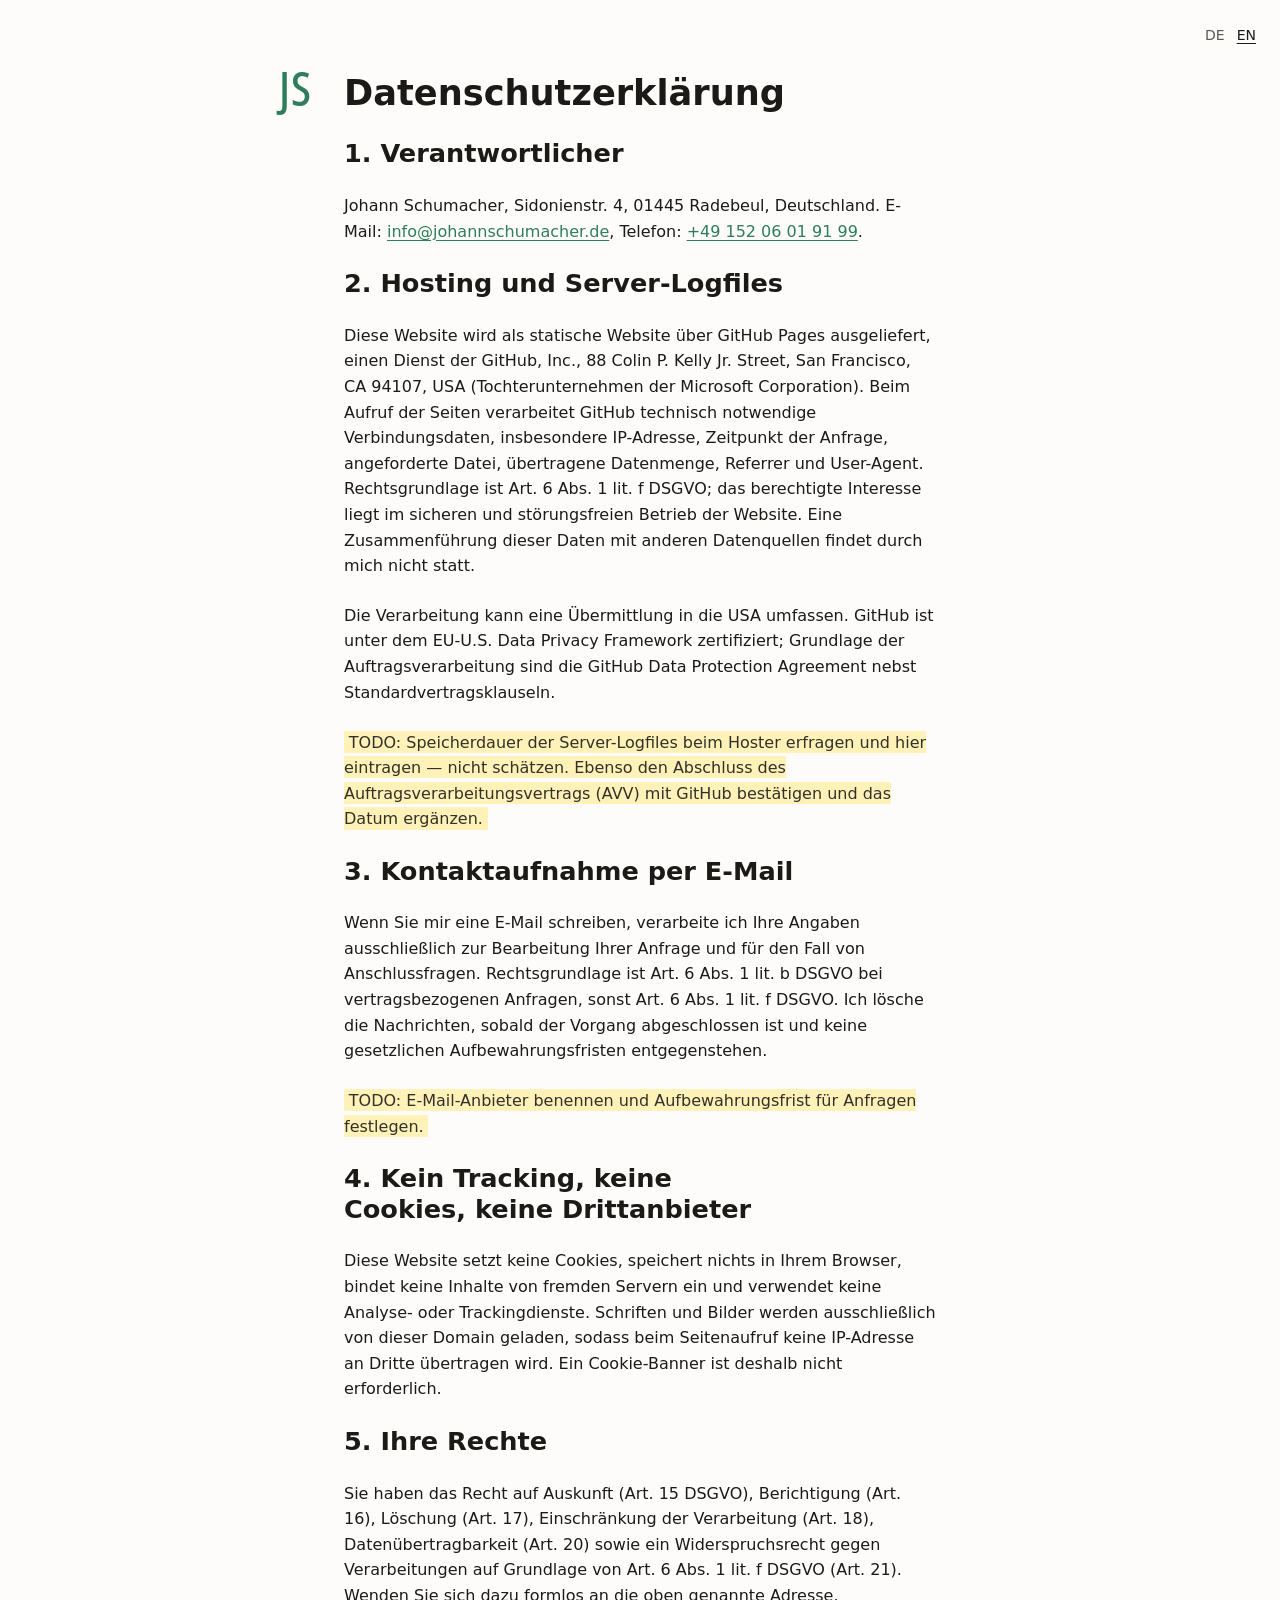
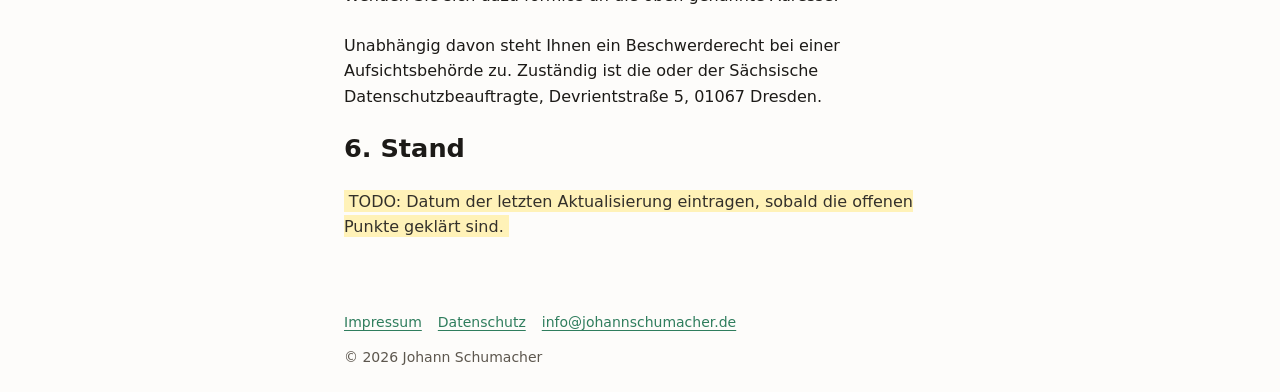
==== datenschutz/index.html @ 2c01b398 "Publish build from c7c50f4dec134aef6168270c4ef4e1b30b63b162" ====
<!DOCTYPE html><html lang="de"><head><meta charset="utf-8"><meta name="viewport" content="width=device-width, initial-scale=1"><title>Datenschutzerklärung — Johann Schumacher</title><meta name="description" content="Informationen zur Verarbeitung personenbezogener Daten nach Art. 13 DSGVO."><link rel="canonical" href="https://www.johannschumacher.de/datenschutz/"><link rel="alternate" hreflang="de" href="https://www.johannschumacher.de/datenschutz/"><link rel="alternate" hreflang="en" href="https://www.johannschumacher.de/en/privacy/"><link rel="alternate" hreflang="x-default" href="https://www.johannschumacher.de/datenschutz/"><meta property="og:type" content="website"><meta property="og:title" content="Datenschutzerklärung — Johann Schumacher"><meta property="og:description" content="Informationen zur Verarbeitung personenbezogener Daten nach Art. 13 DSGVO."><meta property="og:url" content="https://www.johannschumacher.de/datenschutz/"><meta property="og:locale" content="de_DE"><meta property="og:site_name" content="Johann Schumacher"><meta name="theme-color" content="#fdfcfa"><link rel="icon" href="/favicon.ico" sizes="32x32"><link rel="icon" href="/img/icon.png" type="image/png"><link rel="sitemap" href="/sitemap-index.xml"><link rel="preload" href="/fonts/josefin-sans-latin-var.woff2" as="font" type="font/woff2" crossorigin><link rel="preload" href="/fonts/open-sans-condensed-500-js.woff2" as="font" type="font/woff2" crossorigin><style>@font-face{font-family:Josefin Sans;src:url(/fonts/josefin-sans-latin-var.woff2)format("woff2-variations");font-weight:100 700;font-style:normal;font-display:swap}@font-face{font-family:Open Sans Condensed;src:url(/fonts/open-sans-condensed-500-js.woff2)format("woff2");font-weight:500;font-style:normal;font-display:swap}:root{color-scheme:light;--bg:#fdfcfa;--bg-subtle:#f2efe9;--fg:#1c1a17;--fg-muted:#5d574e;--accent:#2f7d5d;--accent-contrast:#fff;--rule:#ddd7cc;--mark-bg:#fff2b8;--mark-fg:#33302a;--rsd:#a8261c;--rsd-subtle:#f7e6e3;--shadow:#1c1a1759;--logo-size:3rem;--font-logo:"Open Sans Condensed", "Arial Narrow", sans-serif;--font-sans:"Josefin Sans", var(--font-system);--font-system:system-ui, -apple-system, "Segoe UI", Roboto, "Helvetica Neue", Arial, sans-serif;--measure:62ch;--step--1:.875rem;--step-0:1rem;--step-1:1.25rem;--step-2:1.6rem;--step-3:2.2rem;--space:1.5rem;--page-max:40rem}*,:before,:after{box-sizing:border-box}body{background:var(--bg);color:var(--fg);font-family:var(--font-sans);font-size:var(--step-0);flex-direction:column;min-height:100vh;margin:0;line-height:1.6;display:flex}h1,h2,h3{text-wrap:balance;margin:0;line-height:1.2}h1{font-size:var(--step-3)}h2{font-size:var(--step-2)}h3{font-size:var(--step-1)}p{margin:0}a{color:var(--accent);text-underline-offset:.2em}a:hover{text-decoration:none}:focus-visible{outline:2px solid var(--accent);outline-offset:3px}mark{background:var(--mark-bg);color:var(--mark-fg);padding:.1em .3em}.prose{max-width:var(--measure)}.wrap{width:100%;max-width:var(--page-max);padding-inline:var(--space);margin-inline:auto}.skip-link{inset-inline-start:-100vw;z-index:10;background:var(--accent);color:var(--accent-contrast);padding:.6rem 1rem;text-decoration:none;position:absolute;top:0}.skip-link:focus{inset-inline-start:0}.site-header{top:0;padding:var(--space);font-size:var(--step--1);position:absolute;inset-inline-end:0}nav ul{flex-wrap:wrap;gap:1rem;margin:0;padding:0;list-style:none;display:flex}main{padding-block:calc(var(--space) * 3) calc(var(--space) * 2);gap:calc(var(--space) * 2);flex-direction:column;flex:1;display:flex}main>*{width:100%}.stack{gap:var(--space);flex-direction:column;display:flex}.lead{font-size:var(--step-1)}.main--centered{justify-content:center}.logo{font-family:var(--font-logo);font-weight:500;font-size:var(--logo-size);letter-spacing:.02em;color:var(--accent);align-self:flex-start;line-height:1;text-decoration:none}@media (width>=60rem){main .wrap{position:relative}.logo{top:calc(var(--step-3) * .499 - var(--logo-size) * .531);position:absolute;inset-inline-end:calc(100% - var(--space) + 2rem)}}.detail-list{gap:.35rem var(--space);margin:0;display:grid}.detail-list dt{margin-top:.75rem;font-weight:600}.detail-list dt:first-child{margin-top:0}.detail-list dd{margin:0}@media (width>=40rem){.detail-list{grid-template-columns:minmax(12rem,auto) 1fr}.detail-list dt{margin-top:0}}.site-footer{padding-block:var(--space);color:var(--fg-muted);font-size:var(--step--1)}.site-footer .wrap{gap:.75rem var(--space);flex-wrap:wrap;justify-content:space-between;align-items:center;display:flex}.lang-switcher ul{gap:.75rem}.lang-switcher a{color:var(--fg)}.lang-switcher [aria-current=true]{color:var(--fg-muted)}@media (prefers-reduced-motion:reduce){*,:before,:after{transition-duration:.01ms!important;animation-duration:.01ms!important}}
</style></head><body><a class="skip-link" href="#main">Zum Inhalt springen</a><header class="site-header"><nav class="lang-switcher" aria-label="Sprache / Language"><ul><li><span aria-current="true" lang="de" title="Deutsch">DE</span></li><li><a href="/en/privacy/" lang="en" hreflang="en" title="English">EN</a></li></ul></nav></header><main id="main"><div class="wrap stack"><a class="logo" href="/" aria-label="Start">JS</a><h1>Datenschutzerklärung</h1><section class="prose stack"><h2>1. Verantwortlicher</h2><p>Johann Schumacher, Sidonienstr. 4, 01445 Radebeul, Deutschland. E-Mail: <a href="mailto:info@johannschumacher.de">info@johannschumacher.de</a>, Telefon: <a href="tel:+4915206019199">+49 152 06 01 91 99</a>.</p><h2>2. Hosting und Server-Logfiles</h2><p>Diese Website wird als statische Website über GitHub Pages ausgeliefert, einen Dienst der GitHub, Inc., 88 Colin P. Kelly Jr. Street, San Francisco, CA 94107, USA (Tochterunternehmen der Microsoft Corporation). Beim Aufruf der Seiten verarbeitet GitHub technisch notwendige Verbindungsdaten, insbesondere IP-Adresse, Zeitpunkt der Anfrage, angeforderte Datei, übertragene Datenmenge, Referrer und User-Agent. Rechtsgrundlage ist Art. 6 Abs. 1 lit. f DSGVO; das berechtigte Interesse liegt im sicheren und störungsfreien Betrieb der Website. Eine Zusammenführung dieser Daten mit anderen Datenquellen findet durch mich nicht statt.</p><p>Die Verarbeitung kann eine Übermittlung in die USA umfassen. GitHub ist unter dem EU-U.S. Data Privacy Framework zertifiziert; Grundlage der Auftragsverarbeitung sind die GitHub Data Protection Agreement nebst Standardvertragsklauseln.</p><p><mark>TODO: Speicherdauer der Server-Logfiles beim Hoster erfragen und hier eintragen — nicht schätzen. Ebenso den Abschluss des Auftragsverarbeitungsvertrags (AVV) mit GitHub bestätigen und das Datum ergänzen.</mark></p><h2>3. Kontaktaufnahme per E-Mail</h2><p>Wenn Sie mir eine E-Mail schreiben, verarbeite ich Ihre Angaben ausschließlich zur Bearbeitung Ihrer Anfrage und für den Fall von Anschlussfragen. Rechtsgrundlage ist Art. 6 Abs. 1 lit. b DSGVO bei vertragsbezogenen Anfragen, sonst Art. 6 Abs. 1 lit. f DSGVO. Ich lösche die Nachrichten, sobald der Vorgang abgeschlossen ist und keine gesetzlichen Aufbewahrungsfristen entgegenstehen.</p><p><mark>TODO: E-Mail-Anbieter benennen und Aufbewahrungsfrist für Anfragen festlegen.</mark></p><h2>4. Kein Tracking, keine Cookies, keine Drittanbieter</h2><p>Diese Website setzt keine Cookies, speichert nichts in Ihrem Browser, bindet keine Inhalte von fremden Servern ein und verwendet keine Analyse- oder Trackingdienste. Schriften und Bilder werden ausschließlich von dieser Domain geladen, sodass beim Seitenaufruf keine IP-Adresse an Dritte übertragen wird. Ein Cookie-Banner ist deshalb nicht erforderlich.</p><h2>5. Ihre Rechte</h2><p>Sie haben das Recht auf Auskunft (Art. 15 DSGVO), Berichtigung (Art. 16), Löschung (Art. 17), Einschränkung der Verarbeitung (Art. 18), Datenübertragbarkeit (Art. 20) sowie ein Widerspruchsrecht gegen Verarbeitungen auf Grundlage von Art. 6 Abs. 1 lit. f DSGVO (Art. 21). Wenden Sie sich dazu formlos an die oben genannte Adresse.</p><p>Unabhängig davon steht Ihnen ein Beschwerderecht bei einer Aufsichtsbehörde zu. Zuständig ist die oder der Sächsische Datenschutzbeauftragte, Devrientstraße 5, 01067 Dresden.</p><h2>6. Stand</h2><p><mark>TODO: Datum der letzten Aktualisierung eintragen, sobald die offenen Punkte geklärt sind.</mark></p></section></div></main><footer class="site-footer"><div class="wrap"><nav aria-label="Fußzeile"><ul><li><a href="/impressum/">Impressum</a></li><li><a href="/datenschutz/">Datenschutz</a></li><li><a href="mailto:info@johannschumacher.de">info@johannschumacher.de</a></li></ul></nav><p>© 2026 Johann Schumacher</p></div></footer></body></html>
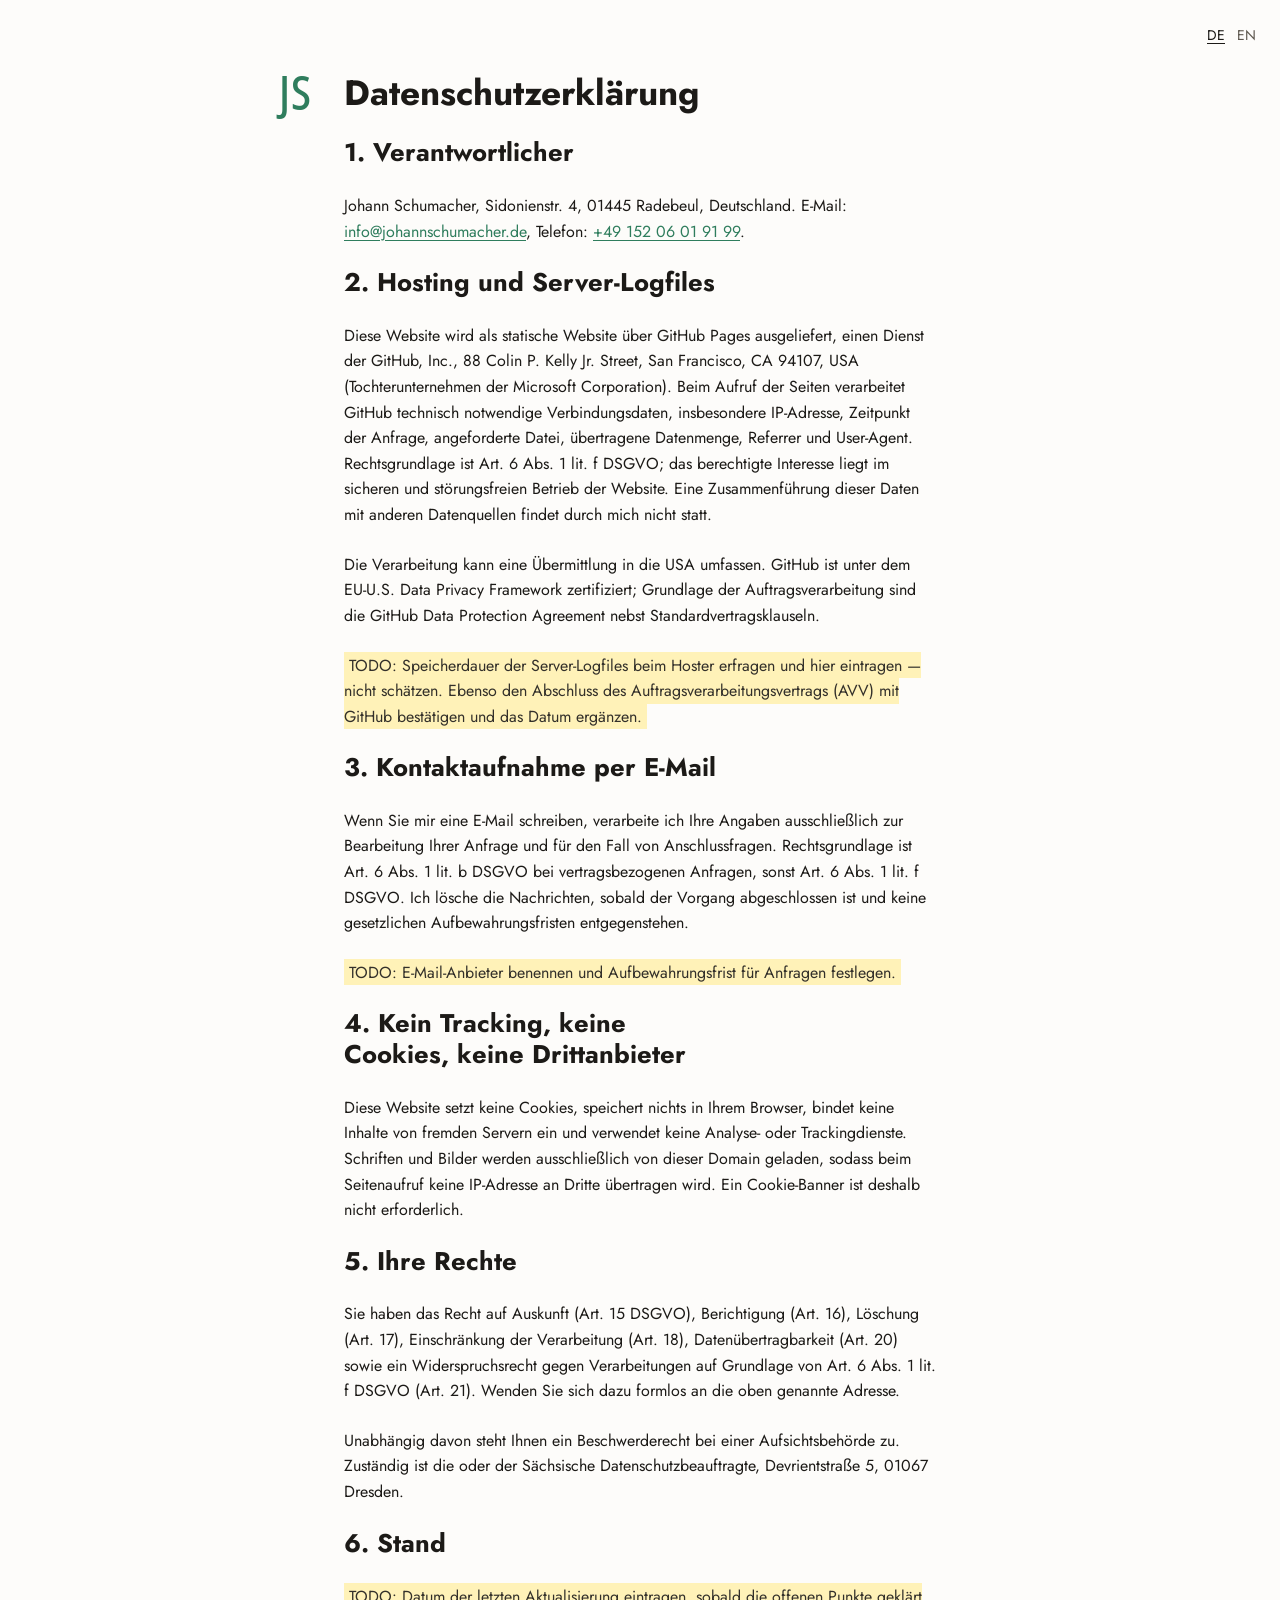
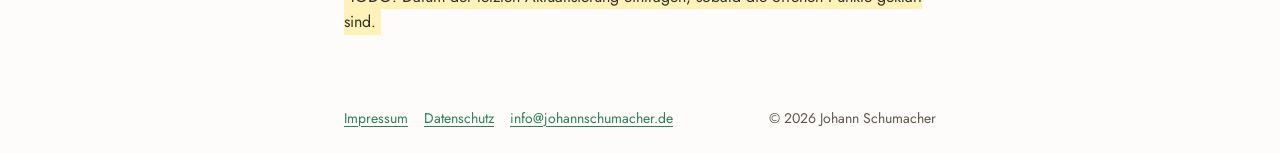
==== commit 0bdb05f5: "Publish build from 850538d6d1e17c95e70a28b42e2efdf4ee5ec304" ====
--- a/datenschutz/index.html
+++ b/datenschutz/index.html
@@ -1,2 +1,2 @@
-<!DOCTYPE html><html lang="de"><head><meta charset="utf-8"><meta name="viewport" content="width=device-width, initial-scale=1"><title>Datenschutzerklärung — Johann Schumacher</title><meta name="description" content="Informationen zur Verarbeitung personenbezogener Daten nach Art. 13 DSGVO."><link rel="canonical" href="https://www.johannschumacher.de/datenschutz/"><link rel="alternate" hreflang="de" href="https://www.johannschumacher.de/datenschutz/"><link rel="alternate" hreflang="en" href="https://www.johannschumacher.de/en/privacy/"><link rel="alternate" hreflang="x-default" href="https://www.johannschumacher.de/datenschutz/"><meta property="og:type" content="website"><meta property="og:title" content="Datenschutzerklärung — Johann Schumacher"><meta property="og:description" content="Informationen zur Verarbeitung personenbezogener Daten nach Art. 13 DSGVO."><meta property="og:url" content="https://www.johannschumacher.de/datenschutz/"><meta property="og:locale" content="de_DE"><meta property="og:site_name" content="Johann Schumacher"><meta name="theme-color" content="#fdfcfa"><link rel="icon" href="/favicon.ico" sizes="32x32"><link rel="icon" href="/img/icon.png" type="image/png"><link rel="sitemap" href="/sitemap-index.xml"><link rel="preload" href="/fonts/josefin-sans-latin-var.woff2" as="font" type="font/woff2" crossorigin><link rel="preload" href="/fonts/open-sans-condensed-500-js.woff2" as="font" type="font/woff2" crossorigin><style>@font-face{font-family:Josefin Sans;src:url(/fonts/josefin-sans-latin-var.woff2)format("woff2-variations");font-weight:100 700;font-style:normal;font-display:swap}@font-face{font-family:Open Sans Condensed;src:url(/fonts/open-sans-condensed-500-js.woff2)format("woff2");font-weight:500;font-style:normal;font-display:swap}:root{color-scheme:light;--bg:#fdfcfa;--bg-subtle:#f2efe9;--fg:#1c1a17;--fg-muted:#5d574e;--accent:#2f7d5d;--accent-contrast:#fff;--rule:#ddd7cc;--mark-bg:#fff2b8;--mark-fg:#33302a;--rsd:#a8261c;--rsd-subtle:#f7e6e3;--shadow:#1c1a1759;--logo-size:3rem;--font-logo:"Open Sans Condensed", "Arial Narrow", sans-serif;--font-sans:"Josefin Sans", var(--font-system);--font-system:system-ui, -apple-system, "Segoe UI", Roboto, "Helvetica Neue", Arial, sans-serif;--measure:62ch;--step--1:.875rem;--step-0:1rem;--step-1:1.25rem;--step-2:1.6rem;--step-3:2.2rem;--space:1.5rem;--page-max:40rem}*,:before,:after{box-sizing:border-box}body{background:var(--bg);color:var(--fg);font-family:var(--font-sans);font-size:var(--step-0);flex-direction:column;min-height:100vh;margin:0;line-height:1.6;display:flex}h1,h2,h3{text-wrap:balance;margin:0;line-height:1.2}h1{font-size:var(--step-3)}h2{font-size:var(--step-2)}h3{font-size:var(--step-1)}p{margin:0}a{color:var(--accent);text-underline-offset:.2em}a:hover{text-decoration:none}:focus-visible{outline:2px solid var(--accent);outline-offset:3px}mark{background:var(--mark-bg);color:var(--mark-fg);padding:.1em .3em}.prose{max-width:var(--measure)}.wrap{width:100%;max-width:var(--page-max);padding-inline:var(--space);margin-inline:auto}.skip-link{inset-inline-start:-100vw;z-index:10;background:var(--accent);color:var(--accent-contrast);padding:.6rem 1rem;text-decoration:none;position:absolute;top:0}.skip-link:focus{inset-inline-start:0}.site-header{top:0;padding:var(--space);font-size:var(--step--1);position:absolute;inset-inline-end:0}nav ul{flex-wrap:wrap;gap:1rem;margin:0;padding:0;list-style:none;display:flex}main{padding-block:calc(var(--space) * 3) calc(var(--space) * 2);gap:calc(var(--space) * 2);flex-direction:column;flex:1;display:flex}main>*{width:100%}.stack{gap:var(--space);flex-direction:column;display:flex}.lead{font-size:var(--step-1)}.main--centered{justify-content:center}.logo{font-family:var(--font-logo);font-weight:500;font-size:var(--logo-size);letter-spacing:.02em;color:var(--accent);align-self:flex-start;line-height:1;text-decoration:none}@media (width>=60rem){main .wrap{position:relative}.logo{top:calc(var(--step-3) * .499 - var(--logo-size) * .531);position:absolute;inset-inline-end:calc(100% - var(--space) + 2rem)}}.detail-list{gap:.35rem var(--space);margin:0;display:grid}.detail-list dt{margin-top:.75rem;font-weight:600}.detail-list dt:first-child{margin-top:0}.detail-list dd{margin:0}@media (width>=40rem){.detail-list{grid-template-columns:minmax(12rem,auto) 1fr}.detail-list dt{margin-top:0}}.site-footer{padding-block:var(--space);color:var(--fg-muted);font-size:var(--step--1)}.site-footer .wrap{gap:.75rem var(--space);flex-wrap:wrap;justify-content:space-between;align-items:center;display:flex}.lang-switcher ul{gap:.75rem}.lang-switcher a{color:var(--fg)}.lang-switcher [aria-current=true]{color:var(--fg-muted)}@media (prefers-reduced-motion:reduce){*,:before,:after{transition-duration:.01ms!important;animation-duration:.01ms!important}}
+<!DOCTYPE html><html lang="de"><head><meta charset="utf-8"><meta name="viewport" content="width=device-width, initial-scale=1"><title>Datenschutzerklärung — Johann Schumacher</title><meta name="description" content="Informationen zur Verarbeitung personenbezogener Daten nach Art. 13 DSGVO."><link rel="canonical" href="https://www.johannschumacher.de/datenschutz/"><link rel="alternate" hreflang="de" href="https://www.johannschumacher.de/datenschutz/"><link rel="alternate" hreflang="en" href="https://www.johannschumacher.de/en/privacy/"><link rel="alternate" hreflang="x-default" href="https://www.johannschumacher.de/datenschutz/"><meta property="og:type" content="website"><meta property="og:title" content="Datenschutzerklärung — Johann Schumacher"><meta property="og:description" content="Informationen zur Verarbeitung personenbezogener Daten nach Art. 13 DSGVO."><meta property="og:url" content="https://www.johannschumacher.de/datenschutz/"><meta property="og:locale" content="de_DE"><meta property="og:site_name" content="Johann Schumacher"><meta name="theme-color" content="#fdfcfa"><link rel="icon" href="/favicon.ico" sizes="32x32"><link rel="icon" href="/img/icon.png" type="image/png"><link rel="sitemap" href="/sitemap-index.xml"><link rel="preload" href="/fonts/jost-latin-var.woff2" as="font" type="font/woff2" crossorigin><link rel="preload" href="/fonts/open-sans-condensed-500-js.woff2" as="font" type="font/woff2" crossorigin><style>@font-face{font-family:Jost;src:url(/fonts/jost-latin-var.woff2)format("woff2-variations");font-weight:100 900;font-style:normal;font-display:swap}@font-face{font-family:Open Sans Condensed;src:url(/fonts/open-sans-condensed-500-js.woff2)format("woff2");font-weight:500;font-style:normal;font-display:swap}:root{color-scheme:light;--bg:#fdfcfa;--bg-subtle:#f2efe9;--fg:#1c1a17;--fg-muted:#5d574e;--accent:#2f7d5d;--accent-contrast:#fff;--rule:#ddd7cc;--mark-bg:#fff2b8;--mark-fg:#33302a;--rsd:#a8261c;--rsd-subtle:#f7e6e3;--shadow:#1c1a1759;--logo-size:3rem;--font-logo:"Open Sans Condensed", "Arial Narrow", sans-serif;--font-sans:"Jost", var(--font-system);--font-system:system-ui, -apple-system, "Segoe UI", Roboto, "Helvetica Neue", Arial, sans-serif;--measure:62ch;--step--1:.875rem;--step-0:1rem;--step-1:1.25rem;--step-2:1.6rem;--step-3:2.2rem;--space:1.5rem;--page-max:40rem}*,:before,:after{box-sizing:border-box}body{background:var(--bg);color:var(--fg);font-family:var(--font-sans);font-size:var(--step-0);flex-direction:column;min-height:100vh;margin:0;line-height:1.6;display:flex}h1,h2,h3{text-wrap:balance;margin:0;line-height:1.2}h1{font-size:var(--step-3)}h2{font-size:var(--step-2)}h3{font-size:var(--step-1)}p{margin:0}a{color:var(--accent);text-underline-offset:.2em}a:hover{text-decoration:none}:focus-visible{outline:2px solid var(--accent);outline-offset:3px}mark{background:var(--mark-bg);color:var(--mark-fg);padding:.1em .3em}.prose{max-width:var(--measure)}.wrap{width:100%;max-width:var(--page-max);padding-inline:var(--space);margin-inline:auto}.skip-link{inset-inline-start:-100vw;z-index:10;background:var(--accent);color:var(--accent-contrast);padding:.6rem 1rem;text-decoration:none;position:absolute;top:0}.skip-link:focus{inset-inline-start:0}.site-header{top:0;padding:var(--space);font-size:var(--step--1);position:absolute;inset-inline-end:0}nav ul{flex-wrap:wrap;gap:1rem;margin:0;padding:0;list-style:none;display:flex}main{padding-block:calc(var(--space) * 3) calc(var(--space) * 2);gap:calc(var(--space) * 2);flex-direction:column;flex:1;display:flex}main>*{width:100%}.stack{gap:var(--space);flex-direction:column;display:flex}.lead{font-size:var(--step-1)}.main--centered{justify-content:center}.logo{font-family:var(--font-logo);font-weight:500;font-size:var(--logo-size);letter-spacing:.02em;color:var(--accent);align-self:flex-start;line-height:1;text-decoration:none}@media (width>=60rem){main .wrap{position:relative}.logo{top:calc(var(--step-3) * .598 - var(--logo-size) * .531);position:absolute;inset-inline-end:calc(100% - var(--space) + 2rem)}}.detail-list{gap:.35rem var(--space);margin:0;display:grid}.detail-list dt{margin-top:.75rem;font-weight:600}.detail-list dt:first-child{margin-top:0}.detail-list dd{margin:0}@media (width>=40rem){.detail-list{grid-template-columns:minmax(12rem,auto) 1fr}.detail-list dt{margin-top:0}}.site-footer{padding-block:var(--space);color:var(--fg-muted);font-size:var(--step--1)}.site-footer .wrap{gap:.75rem var(--space);flex-wrap:wrap;justify-content:space-between;align-items:center;display:flex}.social-links{margin:0;gap:1rem;margin-inline-start:-.125rem;padding:0;list-style:none;display:flex}.social-links a{color:var(--fg-muted);transition:color .15s;display:block}.social-links a:hover{color:var(--fg)}.social-links svg{width:1.5rem;height:1.5rem;display:block}.lang-switcher ul{gap:.75rem}.lang-switcher a{color:var(--fg-muted);text-decoration:none}.lang-switcher a:hover{color:var(--fg)}.lang-switcher [aria-current=true]{color:var(--fg);text-underline-offset:.2em;text-decoration:underline}@media (prefers-reduced-motion:reduce){*,:before,:after{transition-duration:.01ms!important;animation-duration:.01ms!important}}
 </style></head><body><a class="skip-link" href="#main">Zum Inhalt springen</a><header class="site-header"><nav class="lang-switcher" aria-label="Sprache / Language"><ul><li><span aria-current="true" lang="de" title="Deutsch">DE</span></li><li><a href="/en/privacy/" lang="en" hreflang="en" title="English">EN</a></li></ul></nav></header><main id="main"><div class="wrap stack"><a class="logo" href="/" aria-label="Start">JS</a><h1>Datenschutzerklärung</h1><section class="prose stack"><h2>1. Verantwortlicher</h2><p>Johann Schumacher, Sidonienstr. 4, 01445 Radebeul, Deutschland. E-Mail: <a href="mailto:info@johannschumacher.de">info@johannschumacher.de</a>, Telefon: <a href="tel:+4915206019199">+49 152 06 01 91 99</a>.</p><h2>2. Hosting und Server-Logfiles</h2><p>Diese Website wird als statische Website über GitHub Pages ausgeliefert, einen Dienst der GitHub, Inc., 88 Colin P. Kelly Jr. Street, San Francisco, CA 94107, USA (Tochterunternehmen der Microsoft Corporation). Beim Aufruf der Seiten verarbeitet GitHub technisch notwendige Verbindungsdaten, insbesondere IP-Adresse, Zeitpunkt der Anfrage, angeforderte Datei, übertragene Datenmenge, Referrer und User-Agent. Rechtsgrundlage ist Art. 6 Abs. 1 lit. f DSGVO; das berechtigte Interesse liegt im sicheren und störungsfreien Betrieb der Website. Eine Zusammenführung dieser Daten mit anderen Datenquellen findet durch mich nicht statt.</p><p>Die Verarbeitung kann eine Übermittlung in die USA umfassen. GitHub ist unter dem EU-U.S. Data Privacy Framework zertifiziert; Grundlage der Auftragsverarbeitung sind die GitHub Data Protection Agreement nebst Standardvertragsklauseln.</p><p><mark>TODO: Speicherdauer der Server-Logfiles beim Hoster erfragen und hier eintragen — nicht schätzen. Ebenso den Abschluss des Auftragsverarbeitungsvertrags (AVV) mit GitHub bestätigen und das Datum ergänzen.</mark></p><h2>3. Kontaktaufnahme per E-Mail</h2><p>Wenn Sie mir eine E-Mail schreiben, verarbeite ich Ihre Angaben ausschließlich zur Bearbeitung Ihrer Anfrage und für den Fall von Anschlussfragen. Rechtsgrundlage ist Art. 6 Abs. 1 lit. b DSGVO bei vertragsbezogenen Anfragen, sonst Art. 6 Abs. 1 lit. f DSGVO. Ich lösche die Nachrichten, sobald der Vorgang abgeschlossen ist und keine gesetzlichen Aufbewahrungsfristen entgegenstehen.</p><p><mark>TODO: E-Mail-Anbieter benennen und Aufbewahrungsfrist für Anfragen festlegen.</mark></p><h2>4. Kein Tracking, keine Cookies, keine Drittanbieter</h2><p>Diese Website setzt keine Cookies, speichert nichts in Ihrem Browser, bindet keine Inhalte von fremden Servern ein und verwendet keine Analyse- oder Trackingdienste. Schriften und Bilder werden ausschließlich von dieser Domain geladen, sodass beim Seitenaufruf keine IP-Adresse an Dritte übertragen wird. Ein Cookie-Banner ist deshalb nicht erforderlich.</p><h2>5. Ihre Rechte</h2><p>Sie haben das Recht auf Auskunft (Art. 15 DSGVO), Berichtigung (Art. 16), Löschung (Art. 17), Einschränkung der Verarbeitung (Art. 18), Datenübertragbarkeit (Art. 20) sowie ein Widerspruchsrecht gegen Verarbeitungen auf Grundlage von Art. 6 Abs. 1 lit. f DSGVO (Art. 21). Wenden Sie sich dazu formlos an die oben genannte Adresse.</p><p>Unabhängig davon steht Ihnen ein Beschwerderecht bei einer Aufsichtsbehörde zu. Zuständig ist die oder der Sächsische Datenschutzbeauftragte, Devrientstraße 5, 01067 Dresden.</p><h2>6. Stand</h2><p><mark>TODO: Datum der letzten Aktualisierung eintragen, sobald die offenen Punkte geklärt sind.</mark></p></section></div></main><footer class="site-footer"><div class="wrap"><nav aria-label="Fußzeile"><ul><li><a href="/impressum/">Impressum</a></li><li><a href="/datenschutz/">Datenschutz</a></li><li><a href="mailto:info@johannschumacher.de">info@johannschumacher.de</a></li></ul></nav><p>© 2026 Johann Schumacher</p></div></footer></body></html>
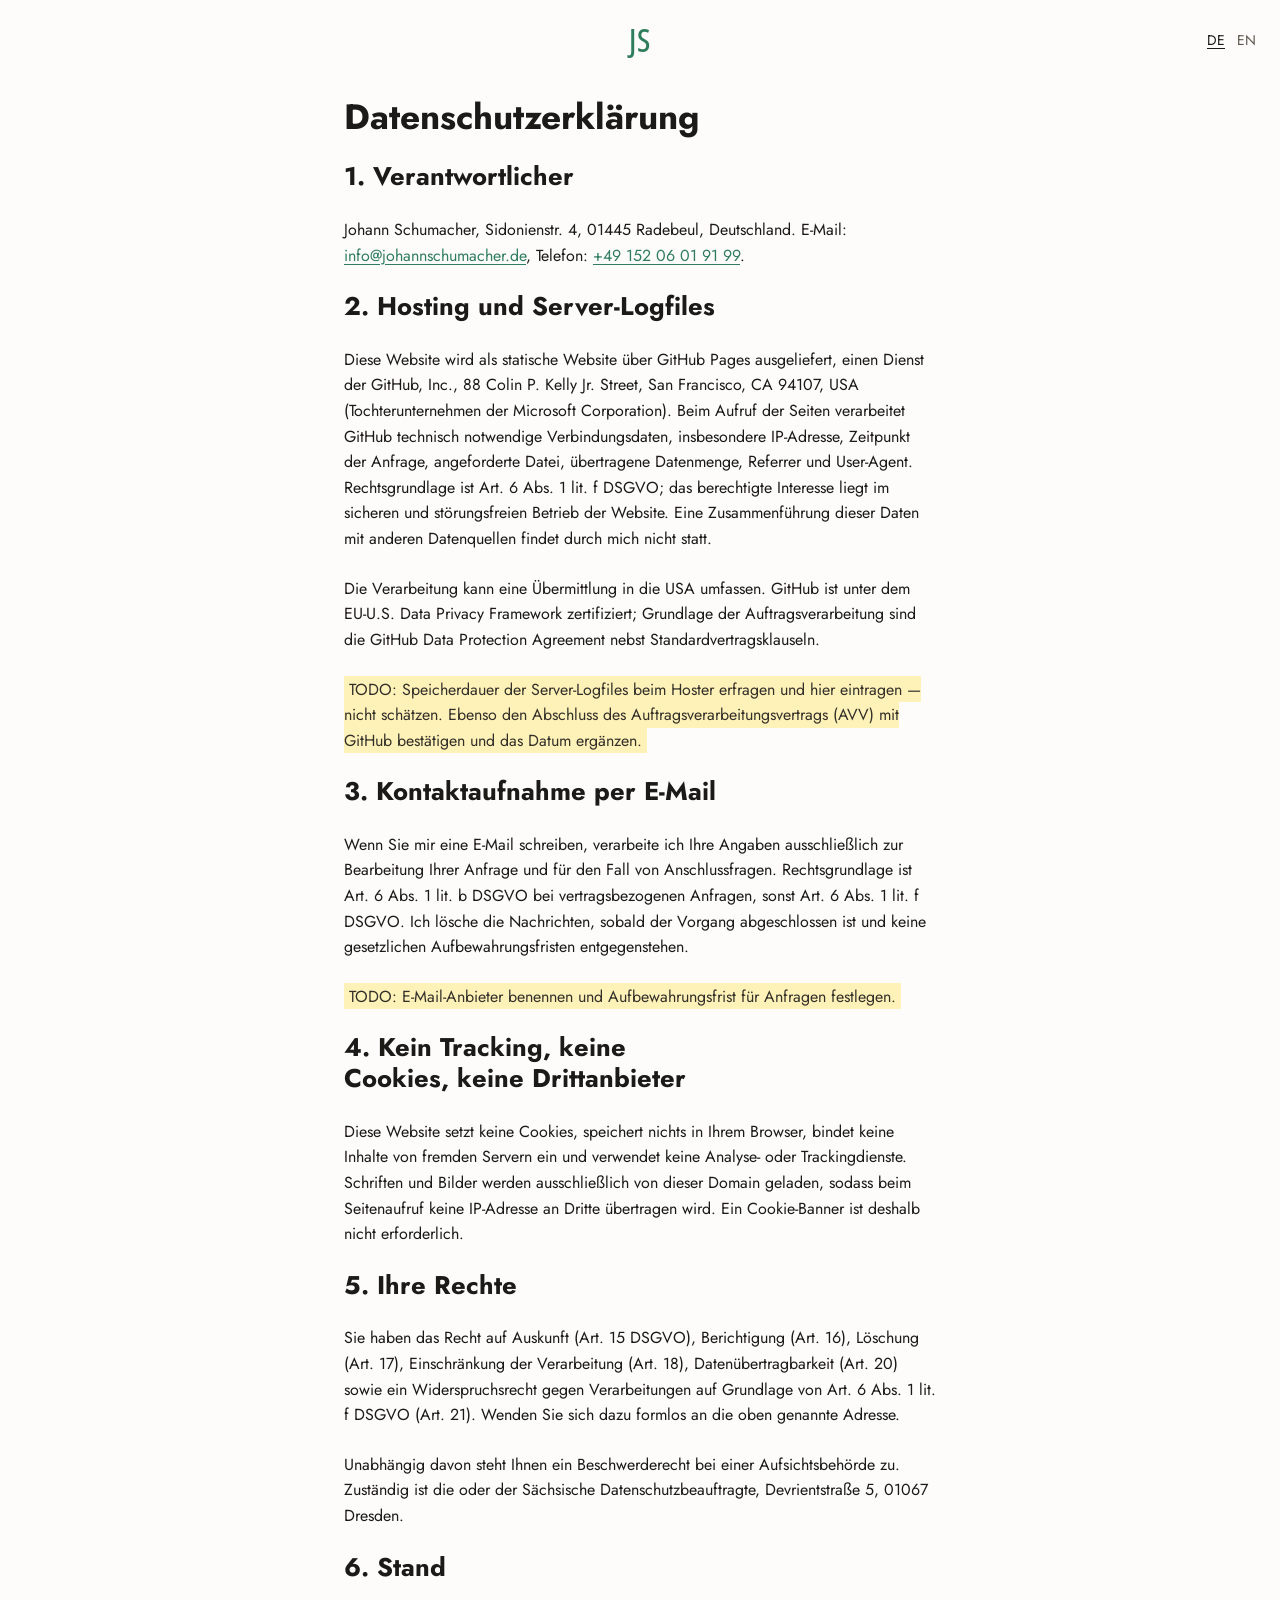
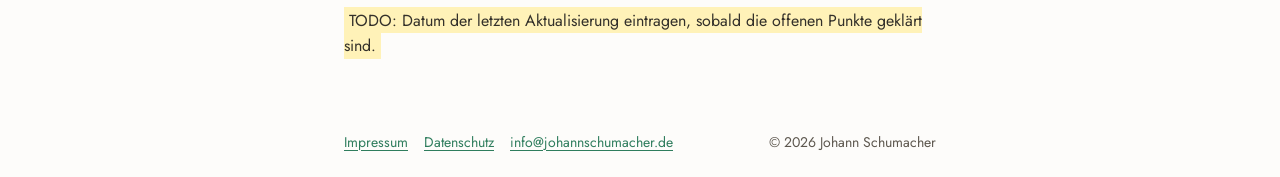
==== commit 3f11c85c: "Publish build from 73444e0b9d067107a1f433c1ef52504e5b6b96a9" ====
--- a/datenschutz/index.html
+++ b/datenschutz/index.html
@@ -1,2 +1,2 @@
-<!DOCTYPE html><html lang="de"><head><meta charset="utf-8"><meta name="viewport" content="width=device-width, initial-scale=1"><title>Datenschutzerklärung — Johann Schumacher</title><meta name="description" content="Informationen zur Verarbeitung personenbezogener Daten nach Art. 13 DSGVO."><link rel="canonical" href="https://www.johannschumacher.de/datenschutz/"><link rel="alternate" hreflang="de" href="https://www.johannschumacher.de/datenschutz/"><link rel="alternate" hreflang="en" href="https://www.johannschumacher.de/en/privacy/"><link rel="alternate" hreflang="x-default" href="https://www.johannschumacher.de/datenschutz/"><meta property="og:type" content="website"><meta property="og:title" content="Datenschutzerklärung — Johann Schumacher"><meta property="og:description" content="Informationen zur Verarbeitung personenbezogener Daten nach Art. 13 DSGVO."><meta property="og:url" content="https://www.johannschumacher.de/datenschutz/"><meta property="og:locale" content="de_DE"><meta property="og:site_name" content="Johann Schumacher"><meta name="theme-color" content="#fdfcfa"><link rel="icon" href="/favicon.ico" sizes="32x32"><link rel="icon" href="/img/icon.png" type="image/png"><link rel="sitemap" href="/sitemap-index.xml"><link rel="preload" href="/fonts/jost-latin-var.woff2" as="font" type="font/woff2" crossorigin><link rel="preload" href="/fonts/open-sans-condensed-500-js.woff2" as="font" type="font/woff2" crossorigin><style>@font-face{font-family:Jost;src:url(/fonts/jost-latin-var.woff2)format("woff2-variations");font-weight:100 900;font-style:normal;font-display:swap}@font-face{font-family:Open Sans Condensed;src:url(/fonts/open-sans-condensed-500-js.woff2)format("woff2");font-weight:500;font-style:normal;font-display:swap}:root{color-scheme:light;--bg:#fdfcfa;--bg-subtle:#f2efe9;--fg:#1c1a17;--fg-muted:#5d574e;--accent:#2f7d5d;--accent-contrast:#fff;--rule:#ddd7cc;--mark-bg:#fff2b8;--mark-fg:#33302a;--rsd:#a8261c;--rsd-subtle:#f7e6e3;--shadow:#1c1a1759;--logo-size:3rem;--font-logo:"Open Sans Condensed", "Arial Narrow", sans-serif;--font-sans:"Jost", var(--font-system);--font-system:system-ui, -apple-system, "Segoe UI", Roboto, "Helvetica Neue", Arial, sans-serif;--measure:62ch;--step--1:.875rem;--step-0:1rem;--step-1:1.25rem;--step-2:1.6rem;--step-3:2.2rem;--space:1.5rem;--page-max:40rem}*,:before,:after{box-sizing:border-box}body{background:var(--bg);color:var(--fg);font-family:var(--font-sans);font-size:var(--step-0);flex-direction:column;min-height:100vh;margin:0;line-height:1.6;display:flex}h1,h2,h3{text-wrap:balance;margin:0;line-height:1.2}h1{font-size:var(--step-3)}h2{font-size:var(--step-2)}h3{font-size:var(--step-1)}p{margin:0}a{color:var(--accent);text-underline-offset:.2em}a:hover{text-decoration:none}:focus-visible{outline:2px solid var(--accent);outline-offset:3px}mark{background:var(--mark-bg);color:var(--mark-fg);padding:.1em .3em}.prose{max-width:var(--measure)}.wrap{width:100%;max-width:var(--page-max);padding-inline:var(--space);margin-inline:auto}.skip-link{inset-inline-start:-100vw;z-index:10;background:var(--accent);color:var(--accent-contrast);padding:.6rem 1rem;text-decoration:none;position:absolute;top:0}.skip-link:focus{inset-inline-start:0}.site-header{top:0;padding:var(--space);font-size:var(--step--1);position:absolute;inset-inline-end:0}nav ul{flex-wrap:wrap;gap:1rem;margin:0;padding:0;list-style:none;display:flex}main{padding-block:calc(var(--space) * 3) calc(var(--space) * 2);gap:calc(var(--space) * 2);flex-direction:column;flex:1;display:flex}main>*{width:100%}.stack{gap:var(--space);flex-direction:column;display:flex}.lead{font-size:var(--step-1)}.main--centered{justify-content:center}.logo{font-family:var(--font-logo);font-weight:500;font-size:var(--logo-size);letter-spacing:.02em;color:var(--accent);align-self:flex-start;line-height:1;text-decoration:none}@media (width>=60rem){main .wrap{position:relative}.logo{top:calc(var(--step-3) * .598 - var(--logo-size) * .531);position:absolute;inset-inline-end:calc(100% - var(--space) + 2rem)}}.detail-list{gap:.35rem var(--space);margin:0;display:grid}.detail-list dt{margin-top:.75rem;font-weight:600}.detail-list dt:first-child{margin-top:0}.detail-list dd{margin:0}@media (width>=40rem){.detail-list{grid-template-columns:minmax(12rem,auto) 1fr}.detail-list dt{margin-top:0}}.site-footer{padding-block:var(--space);color:var(--fg-muted);font-size:var(--step--1)}.site-footer .wrap{gap:.75rem var(--space);flex-wrap:wrap;justify-content:space-between;align-items:center;display:flex}.social-links{margin:0;gap:1rem;margin-inline-start:-.125rem;padding:0;list-style:none;display:flex}.social-links a{color:var(--fg-muted);transition:color .15s;display:block}.social-links a:hover{color:var(--fg)}.social-links svg{width:1.5rem;height:1.5rem;display:block}.lang-switcher ul{gap:.75rem}.lang-switcher a{color:var(--fg-muted);text-decoration:none}.lang-switcher a:hover{color:var(--fg)}.lang-switcher [aria-current=true]{color:var(--fg);text-underline-offset:.2em;text-decoration:underline}@media (prefers-reduced-motion:reduce){*,:before,:after{transition-duration:.01ms!important;animation-duration:.01ms!important}}
-</style></head><body><a class="skip-link" href="#main">Zum Inhalt springen</a><header class="site-header"><nav class="lang-switcher" aria-label="Sprache / Language"><ul><li><span aria-current="true" lang="de" title="Deutsch">DE</span></li><li><a href="/en/privacy/" lang="en" hreflang="en" title="English">EN</a></li></ul></nav></header><main id="main"><div class="wrap stack"><a class="logo" href="/" aria-label="Start">JS</a><h1>Datenschutzerklärung</h1><section class="prose stack"><h2>1. Verantwortlicher</h2><p>Johann Schumacher, Sidonienstr. 4, 01445 Radebeul, Deutschland. E-Mail: <a href="mailto:info@johannschumacher.de">info@johannschumacher.de</a>, Telefon: <a href="tel:+4915206019199">+49 152 06 01 91 99</a>.</p><h2>2. Hosting und Server-Logfiles</h2><p>Diese Website wird als statische Website über GitHub Pages ausgeliefert, einen Dienst der GitHub, Inc., 88 Colin P. Kelly Jr. Street, San Francisco, CA 94107, USA (Tochterunternehmen der Microsoft Corporation). Beim Aufruf der Seiten verarbeitet GitHub technisch notwendige Verbindungsdaten, insbesondere IP-Adresse, Zeitpunkt der Anfrage, angeforderte Datei, übertragene Datenmenge, Referrer und User-Agent. Rechtsgrundlage ist Art. 6 Abs. 1 lit. f DSGVO; das berechtigte Interesse liegt im sicheren und störungsfreien Betrieb der Website. Eine Zusammenführung dieser Daten mit anderen Datenquellen findet durch mich nicht statt.</p><p>Die Verarbeitung kann eine Übermittlung in die USA umfassen. GitHub ist unter dem EU-U.S. Data Privacy Framework zertifiziert; Grundlage der Auftragsverarbeitung sind die GitHub Data Protection Agreement nebst Standardvertragsklauseln.</p><p><mark>TODO: Speicherdauer der Server-Logfiles beim Hoster erfragen und hier eintragen — nicht schätzen. Ebenso den Abschluss des Auftragsverarbeitungsvertrags (AVV) mit GitHub bestätigen und das Datum ergänzen.</mark></p><h2>3. Kontaktaufnahme per E-Mail</h2><p>Wenn Sie mir eine E-Mail schreiben, verarbeite ich Ihre Angaben ausschließlich zur Bearbeitung Ihrer Anfrage und für den Fall von Anschlussfragen. Rechtsgrundlage ist Art. 6 Abs. 1 lit. b DSGVO bei vertragsbezogenen Anfragen, sonst Art. 6 Abs. 1 lit. f DSGVO. Ich lösche die Nachrichten, sobald der Vorgang abgeschlossen ist und keine gesetzlichen Aufbewahrungsfristen entgegenstehen.</p><p><mark>TODO: E-Mail-Anbieter benennen und Aufbewahrungsfrist für Anfragen festlegen.</mark></p><h2>4. Kein Tracking, keine Cookies, keine Drittanbieter</h2><p>Diese Website setzt keine Cookies, speichert nichts in Ihrem Browser, bindet keine Inhalte von fremden Servern ein und verwendet keine Analyse- oder Trackingdienste. Schriften und Bilder werden ausschließlich von dieser Domain geladen, sodass beim Seitenaufruf keine IP-Adresse an Dritte übertragen wird. Ein Cookie-Banner ist deshalb nicht erforderlich.</p><h2>5. Ihre Rechte</h2><p>Sie haben das Recht auf Auskunft (Art. 15 DSGVO), Berichtigung (Art. 16), Löschung (Art. 17), Einschränkung der Verarbeitung (Art. 18), Datenübertragbarkeit (Art. 20) sowie ein Widerspruchsrecht gegen Verarbeitungen auf Grundlage von Art. 6 Abs. 1 lit. f DSGVO (Art. 21). Wenden Sie sich dazu formlos an die oben genannte Adresse.</p><p>Unabhängig davon steht Ihnen ein Beschwerderecht bei einer Aufsichtsbehörde zu. Zuständig ist die oder der Sächsische Datenschutzbeauftragte, Devrientstraße 5, 01067 Dresden.</p><h2>6. Stand</h2><p><mark>TODO: Datum der letzten Aktualisierung eintragen, sobald die offenen Punkte geklärt sind.</mark></p></section></div></main><footer class="site-footer"><div class="wrap"><nav aria-label="Fußzeile"><ul><li><a href="/impressum/">Impressum</a></li><li><a href="/datenschutz/">Datenschutz</a></li><li><a href="mailto:info@johannschumacher.de">info@johannschumacher.de</a></li></ul></nav><p>© 2026 Johann Schumacher</p></div></footer></body></html>+<!DOCTYPE html><html lang="de"><head><meta charset="utf-8"><meta name="viewport" content="width=device-width, initial-scale=1"><title>Datenschutzerklärung — Johann Schumacher</title><meta name="description" content="Informationen zur Verarbeitung personenbezogener Daten nach Art. 13 DSGVO."><link rel="canonical" href="https://www.johannschumacher.de/datenschutz/"><link rel="alternate" hreflang="de" href="https://www.johannschumacher.de/datenschutz/"><link rel="alternate" hreflang="en" href="https://www.johannschumacher.de/en/privacy/"><link rel="alternate" hreflang="x-default" href="https://www.johannschumacher.de/datenschutz/"><meta property="og:type" content="website"><meta property="og:title" content="Datenschutzerklärung — Johann Schumacher"><meta property="og:description" content="Informationen zur Verarbeitung personenbezogener Daten nach Art. 13 DSGVO."><meta property="og:url" content="https://www.johannschumacher.de/datenschutz/"><meta property="og:locale" content="de_DE"><meta property="og:site_name" content="Johann Schumacher"><meta name="theme-color" content="#fdfcfa"><link rel="icon" href="/favicon.ico" sizes="32x32"><link rel="icon" href="/img/icon.png" type="image/png"><link rel="sitemap" href="/sitemap-index.xml"><link rel="preload" href="/fonts/jost-latin-var.woff2" as="font" type="font/woff2" crossorigin><link rel="preload" href="/fonts/open-sans-condensed-500-js.woff2" as="font" type="font/woff2" crossorigin><style>@font-face{font-family:Jost;src:url(/fonts/jost-latin-var.woff2)format("woff2-variations");font-weight:100 900;font-style:normal;font-display:swap}@font-face{font-family:Open Sans Condensed;src:url(/fonts/open-sans-condensed-500-js.woff2)format("woff2");font-weight:500;font-style:normal;font-display:swap}:root{color-scheme:light;--bg:#fdfcfa;--bg-subtle:#f2efe9;--fg:#1c1a17;--fg-muted:#5d574e;--fg-quiet:#7a7368;--fg-subtle:#a59e93;--accent:#2f7d5d;--accent-contrast:#fff;--rule:#ddd7cc;--mark-bg:#fff2b8;--mark-fg:#33302a;--rsd:#a8261c;--rsd-subtle:#f7e6e3;--shadow:#1c1a1759;--logo-size:2rem;--font-logo:"Open Sans Condensed", "Arial Narrow", sans-serif;--font-sans:"Jost", var(--font-system);--font-system:system-ui, -apple-system, "Segoe UI", Roboto, "Helvetica Neue", Arial, sans-serif;--measure:62ch;--step--1:.875rem;--step-0:1rem;--step-1:1.25rem;--step-2:1.6rem;--step-3:2.2rem;--space:1.5rem;--page-max:40rem}*,:before,:after{box-sizing:border-box}body{background:var(--bg);color:var(--fg);font-family:var(--font-sans);font-size:var(--step-0);flex-direction:column;min-height:100vh;margin:0;line-height:1.6;display:flex}h1,h2,h3{text-wrap:balance;margin:0;line-height:1.2}h1{font-size:var(--step-3)}h2{font-size:var(--step-2)}h3{font-size:var(--step-1)}p{margin:0}a{color:var(--accent);text-underline-offset:.2em}a:hover{text-decoration:none}:focus-visible{outline:2px solid var(--accent);outline-offset:3px}mark{background:var(--mark-bg);color:var(--mark-fg);padding:.1em .3em}.prose{max-width:var(--measure)}.wrap{width:100%;max-width:var(--page-max);padding-inline:var(--space);margin-inline:auto}.skip-link{inset-inline-start:-100vw;z-index:10;background:var(--accent);color:var(--accent-contrast);padding:.6rem 1rem;text-decoration:none;position:absolute;top:0}.skip-link:focus{inset-inline-start:0}.site-header{top:0;padding:var(--space);font-size:var(--step--1);grid-template-columns:1fr auto 1fr;align-items:center;display:grid;position:absolute;inset-inline:0}.site-header .logo{grid-column:2}.site-header .lang-switcher{grid-column:3;justify-self:end}nav ul{flex-wrap:wrap;gap:1rem;margin:0;padding:0;list-style:none;display:flex}main{padding-block:calc(var(--space) * 4) calc(var(--space) * 2);gap:calc(var(--space) * 2);flex-direction:column;flex:1;display:flex}main>*{width:100%}.stack{gap:var(--space);flex-direction:column;display:flex}.lead{font-size:var(--step-1)}.pronunciation{color:var(--fg-subtle);letter-spacing:.02em;margin-inline-start:.2em;font-size:.5em;font-weight:400}.aside{color:var(--fg-quiet);margin-block-start:calc(var(--space) * -.25);font-size:1.0625rem}.main--centered{justify-content:center}.logo{font-family:var(--font-logo);font-weight:500;font-size:var(--logo-size);letter-spacing:.02em;color:var(--accent);line-height:1;text-decoration:none}.detail-list{gap:.35rem var(--space);margin:0;display:grid}.detail-list dt{margin-top:.75rem;font-weight:600}.detail-list dt:first-child{margin-top:0}.detail-list dd{margin:0}@media (width>=40rem){.detail-list{grid-template-columns:minmax(12rem,auto) 1fr}.detail-list dt{margin-top:0}}.site-footer{padding-block:var(--space);color:var(--fg-muted);font-size:var(--step--1)}.site-footer .wrap{gap:.75rem var(--space);flex-wrap:wrap;justify-content:space-between;align-items:center;display:flex}.social-links{margin:0;gap:1rem;margin-block-start:calc(var(--space) * -.5);margin-inline-start:-.125rem;padding:0;list-style:none;display:flex}.social-links a{color:var(--fg-muted);transition:color .15s;display:block}.social-links a:hover{color:var(--fg)}.social-links svg{width:1.5rem;height:1.5rem;display:block}.lang-switcher ul{gap:.75rem}.lang-switcher a{color:var(--fg-muted);text-decoration:none}.lang-switcher a:hover{color:var(--fg)}.lang-switcher [aria-current=true]{color:var(--fg);text-underline-offset:.2em;text-decoration:underline}@media (prefers-reduced-motion:reduce){*,:before,:after{transition-duration:.01ms!important;animation-duration:.01ms!important}}
+</style></head><body><a class="skip-link" href="#main">Zum Inhalt springen</a><header class="site-header"><a class="logo" href="/" aria-label="Start">JS</a><nav class="lang-switcher" aria-label="Sprache / Language"><ul><li><span aria-current="true" lang="de" title="Deutsch">DE</span></li><li><a href="/en/privacy/" lang="en" hreflang="en" title="English">EN</a></li></ul></nav></header><main id="main"><div class="wrap stack"><h1>Datenschutzerklärung</h1><section class="prose stack"><h2>1. Verantwortlicher</h2><p>Johann Schumacher, Sidonienstr. 4, 01445 Radebeul, Deutschland. E-Mail: <a href="mailto:info@johannschumacher.de">info@johannschumacher.de</a>, Telefon: <a href="tel:+4915206019199">+49 152 06 01 91 99</a>.</p><h2>2. Hosting und Server-Logfiles</h2><p>Diese Website wird als statische Website über GitHub Pages ausgeliefert, einen Dienst der GitHub, Inc., 88 Colin P. Kelly Jr. Street, San Francisco, CA 94107, USA (Tochterunternehmen der Microsoft Corporation). Beim Aufruf der Seiten verarbeitet GitHub technisch notwendige Verbindungsdaten, insbesondere IP-Adresse, Zeitpunkt der Anfrage, angeforderte Datei, übertragene Datenmenge, Referrer und User-Agent. Rechtsgrundlage ist Art. 6 Abs. 1 lit. f DSGVO; das berechtigte Interesse liegt im sicheren und störungsfreien Betrieb der Website. Eine Zusammenführung dieser Daten mit anderen Datenquellen findet durch mich nicht statt.</p><p>Die Verarbeitung kann eine Übermittlung in die USA umfassen. GitHub ist unter dem EU-U.S. Data Privacy Framework zertifiziert; Grundlage der Auftragsverarbeitung sind die GitHub Data Protection Agreement nebst Standardvertragsklauseln.</p><p><mark>TODO: Speicherdauer der Server-Logfiles beim Hoster erfragen und hier eintragen — nicht schätzen. Ebenso den Abschluss des Auftragsverarbeitungsvertrags (AVV) mit GitHub bestätigen und das Datum ergänzen.</mark></p><h2>3. Kontaktaufnahme per E-Mail</h2><p>Wenn Sie mir eine E-Mail schreiben, verarbeite ich Ihre Angaben ausschließlich zur Bearbeitung Ihrer Anfrage und für den Fall von Anschlussfragen. Rechtsgrundlage ist Art. 6 Abs. 1 lit. b DSGVO bei vertragsbezogenen Anfragen, sonst Art. 6 Abs. 1 lit. f DSGVO. Ich lösche die Nachrichten, sobald der Vorgang abgeschlossen ist und keine gesetzlichen Aufbewahrungsfristen entgegenstehen.</p><p><mark>TODO: E-Mail-Anbieter benennen und Aufbewahrungsfrist für Anfragen festlegen.</mark></p><h2>4. Kein Tracking, keine Cookies, keine Drittanbieter</h2><p>Diese Website setzt keine Cookies, speichert nichts in Ihrem Browser, bindet keine Inhalte von fremden Servern ein und verwendet keine Analyse- oder Trackingdienste. Schriften und Bilder werden ausschließlich von dieser Domain geladen, sodass beim Seitenaufruf keine IP-Adresse an Dritte übertragen wird. Ein Cookie-Banner ist deshalb nicht erforderlich.</p><h2>5. Ihre Rechte</h2><p>Sie haben das Recht auf Auskunft (Art. 15 DSGVO), Berichtigung (Art. 16), Löschung (Art. 17), Einschränkung der Verarbeitung (Art. 18), Datenübertragbarkeit (Art. 20) sowie ein Widerspruchsrecht gegen Verarbeitungen auf Grundlage von Art. 6 Abs. 1 lit. f DSGVO (Art. 21). Wenden Sie sich dazu formlos an die oben genannte Adresse.</p><p>Unabhängig davon steht Ihnen ein Beschwerderecht bei einer Aufsichtsbehörde zu. Zuständig ist die oder der Sächsische Datenschutzbeauftragte, Devrientstraße 5, 01067 Dresden.</p><h2>6. Stand</h2><p><mark>TODO: Datum der letzten Aktualisierung eintragen, sobald die offenen Punkte geklärt sind.</mark></p></section></div></main><footer class="site-footer"><div class="wrap"><nav aria-label="Fußzeile"><ul><li><a href="/impressum/">Impressum</a></li><li><a href="/datenschutz/">Datenschutz</a></li><li><a href="mailto:info@johannschumacher.de">info@johannschumacher.de</a></li></ul></nav><p>© 2026 Johann Schumacher</p></div></footer></body></html>
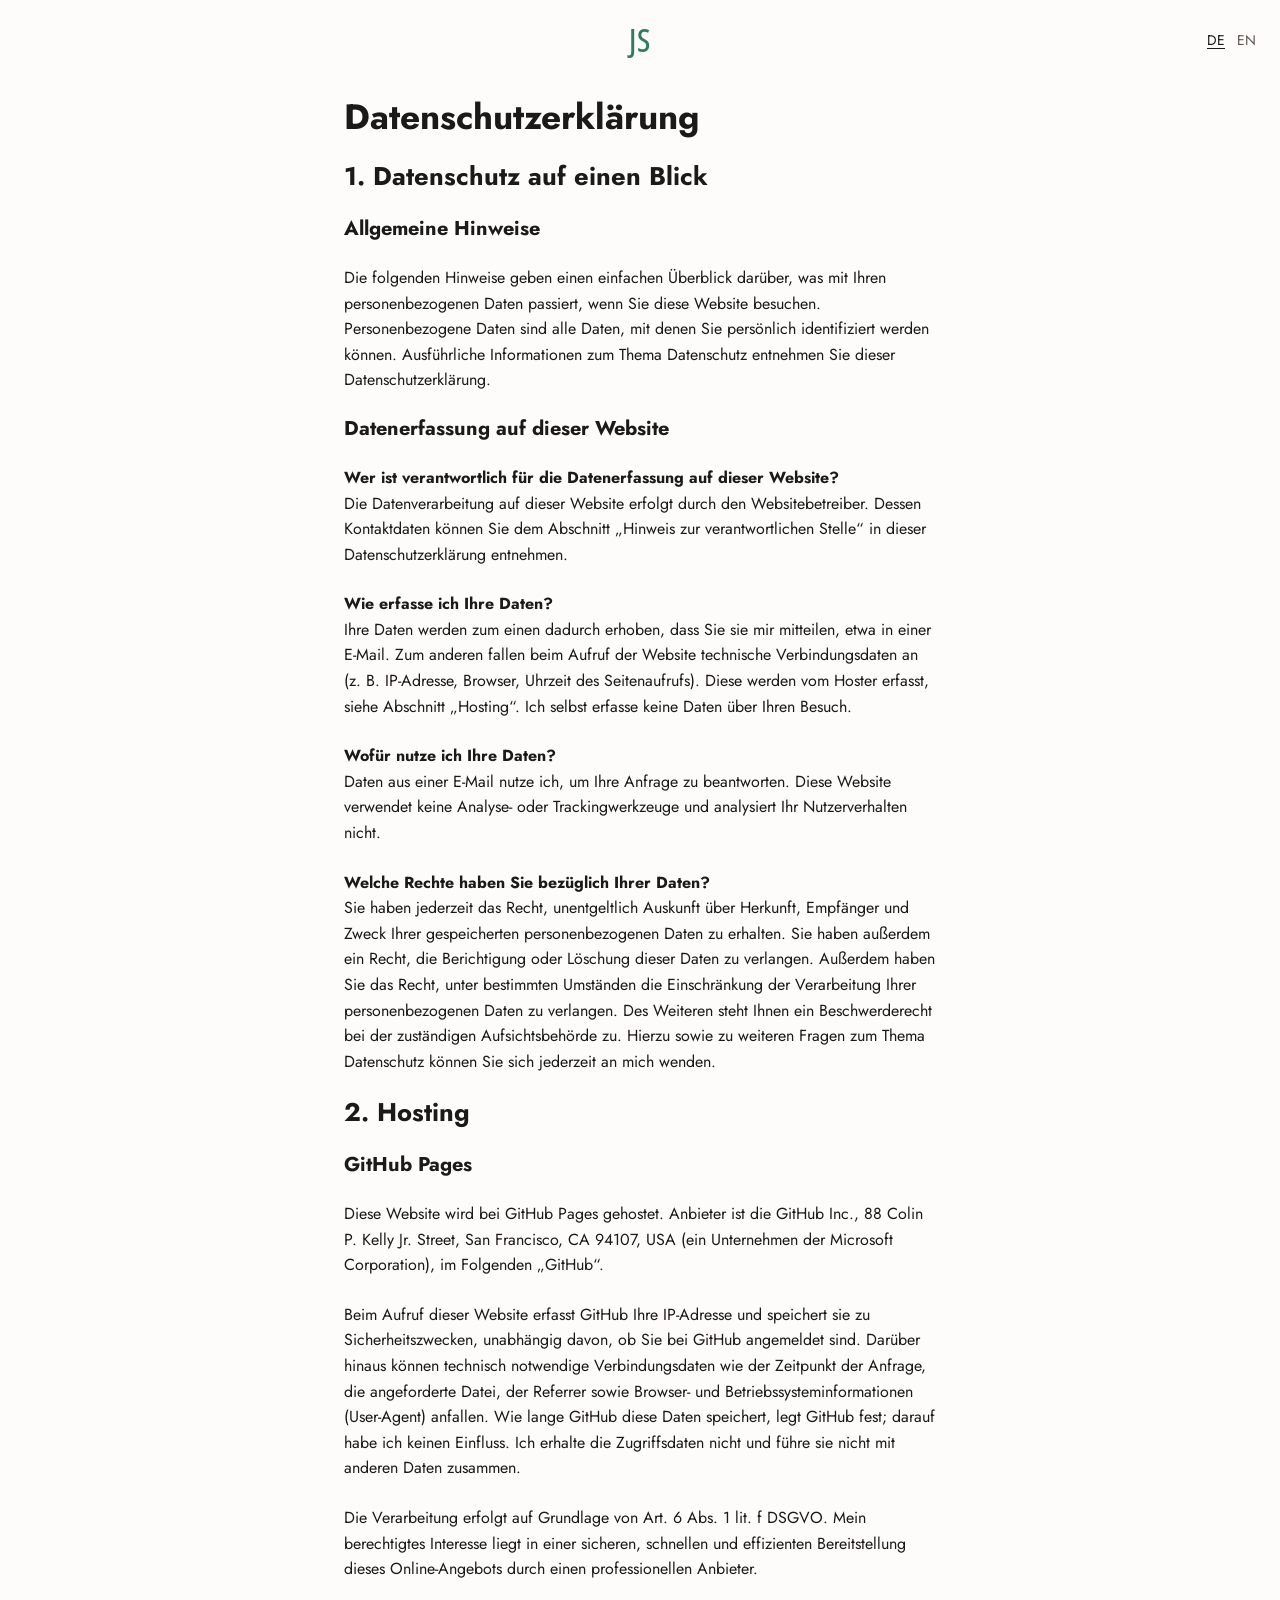
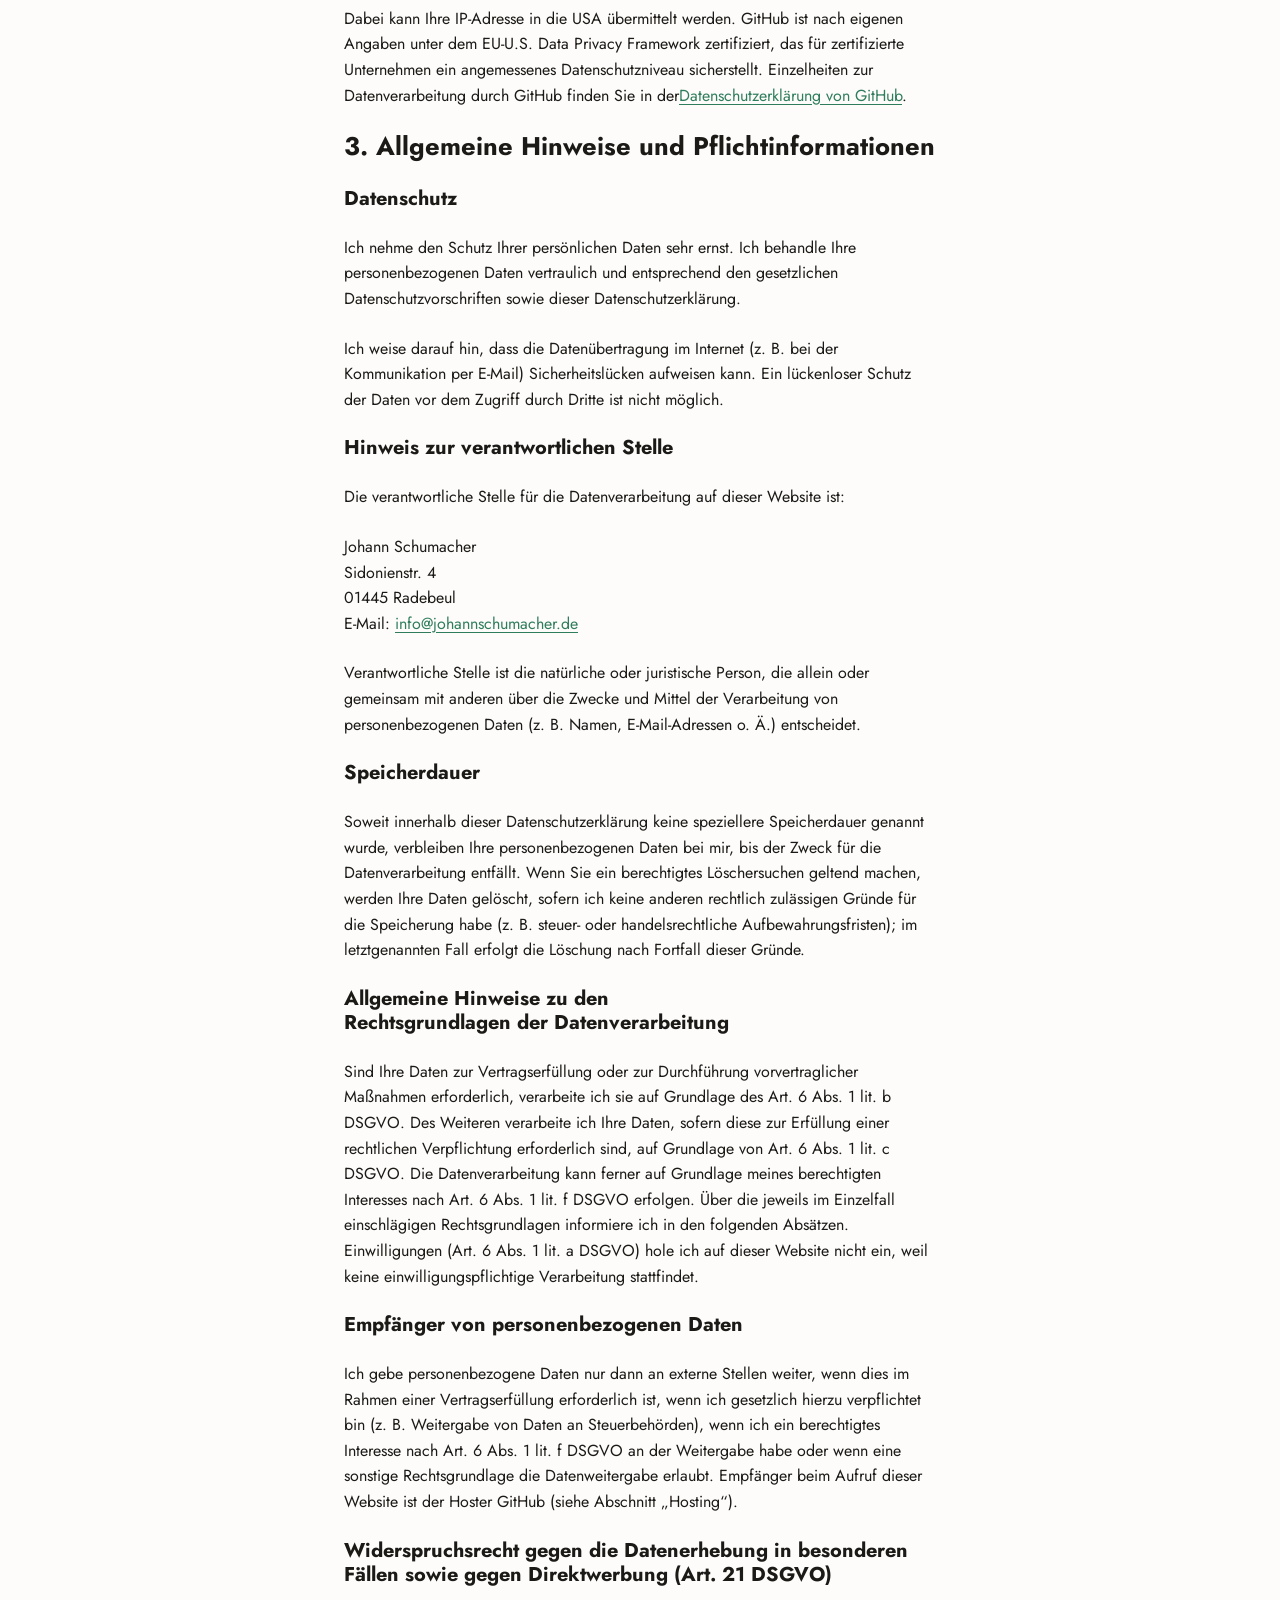
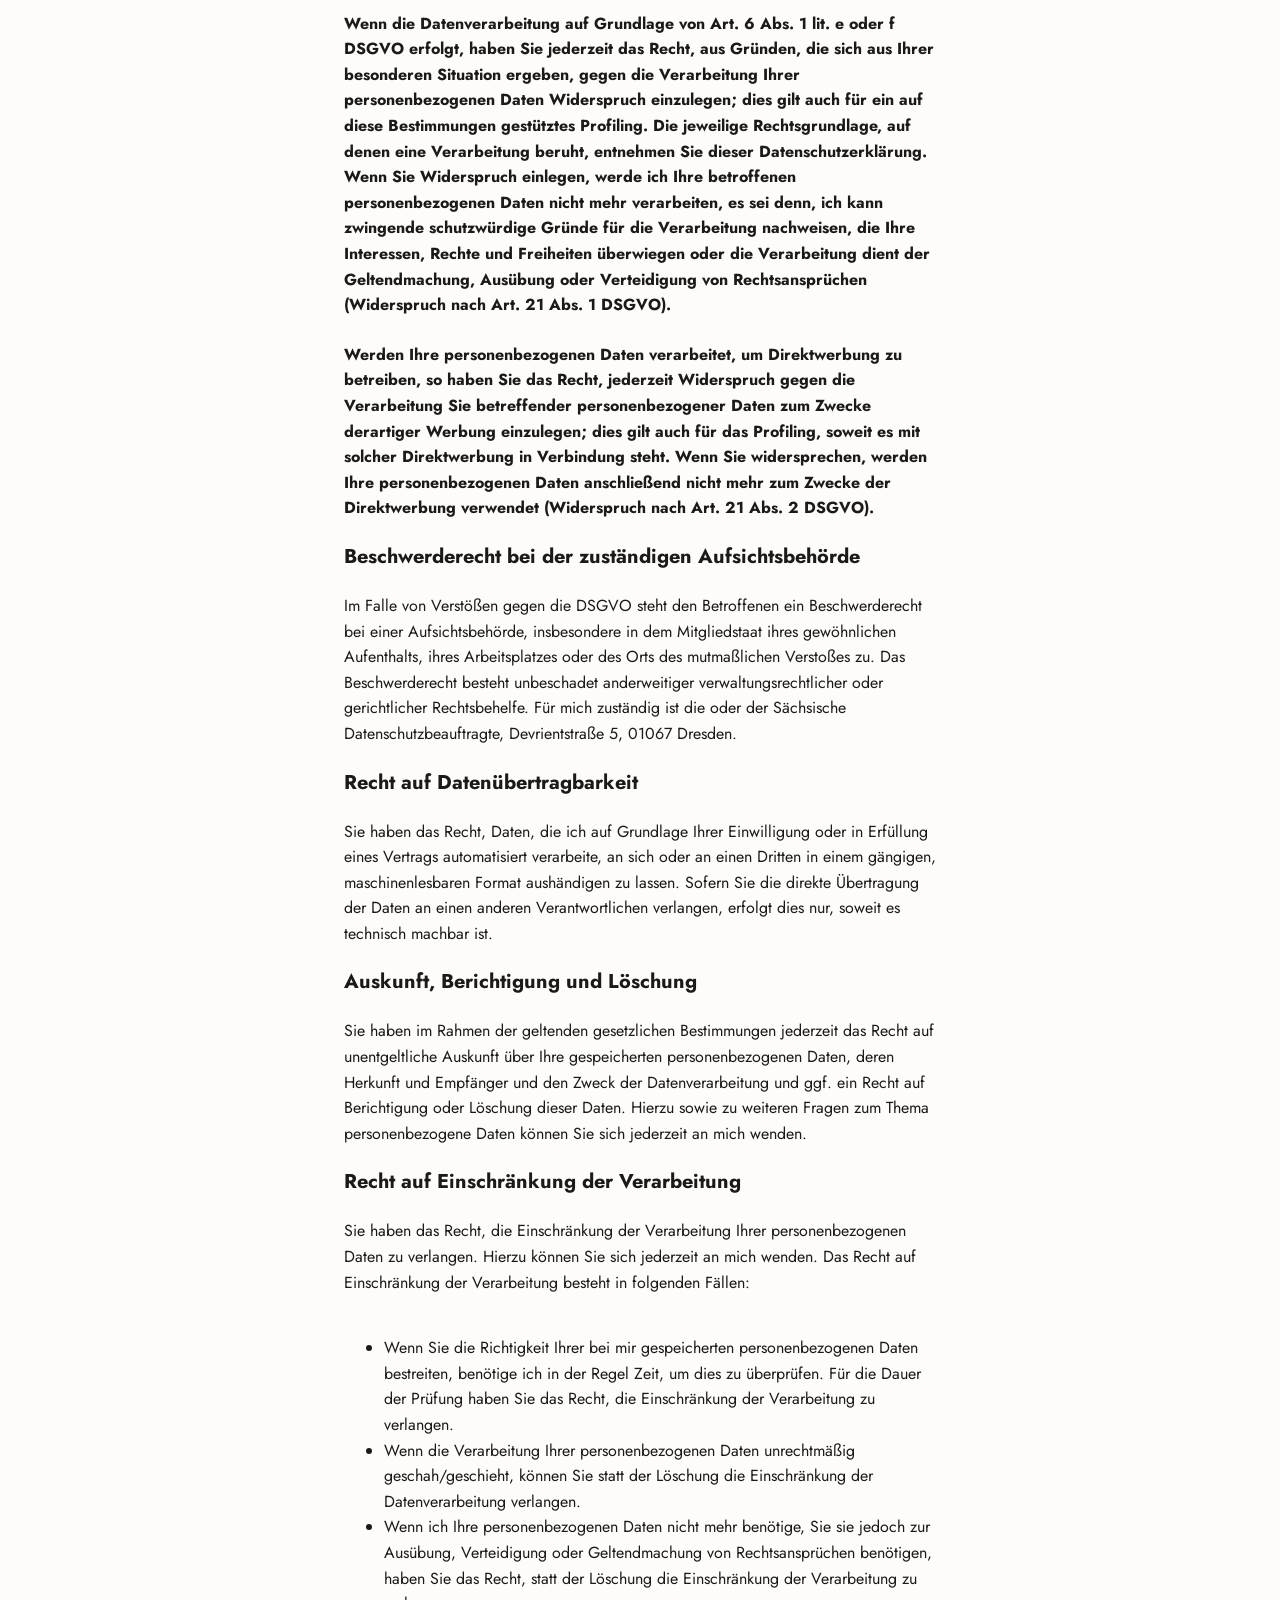
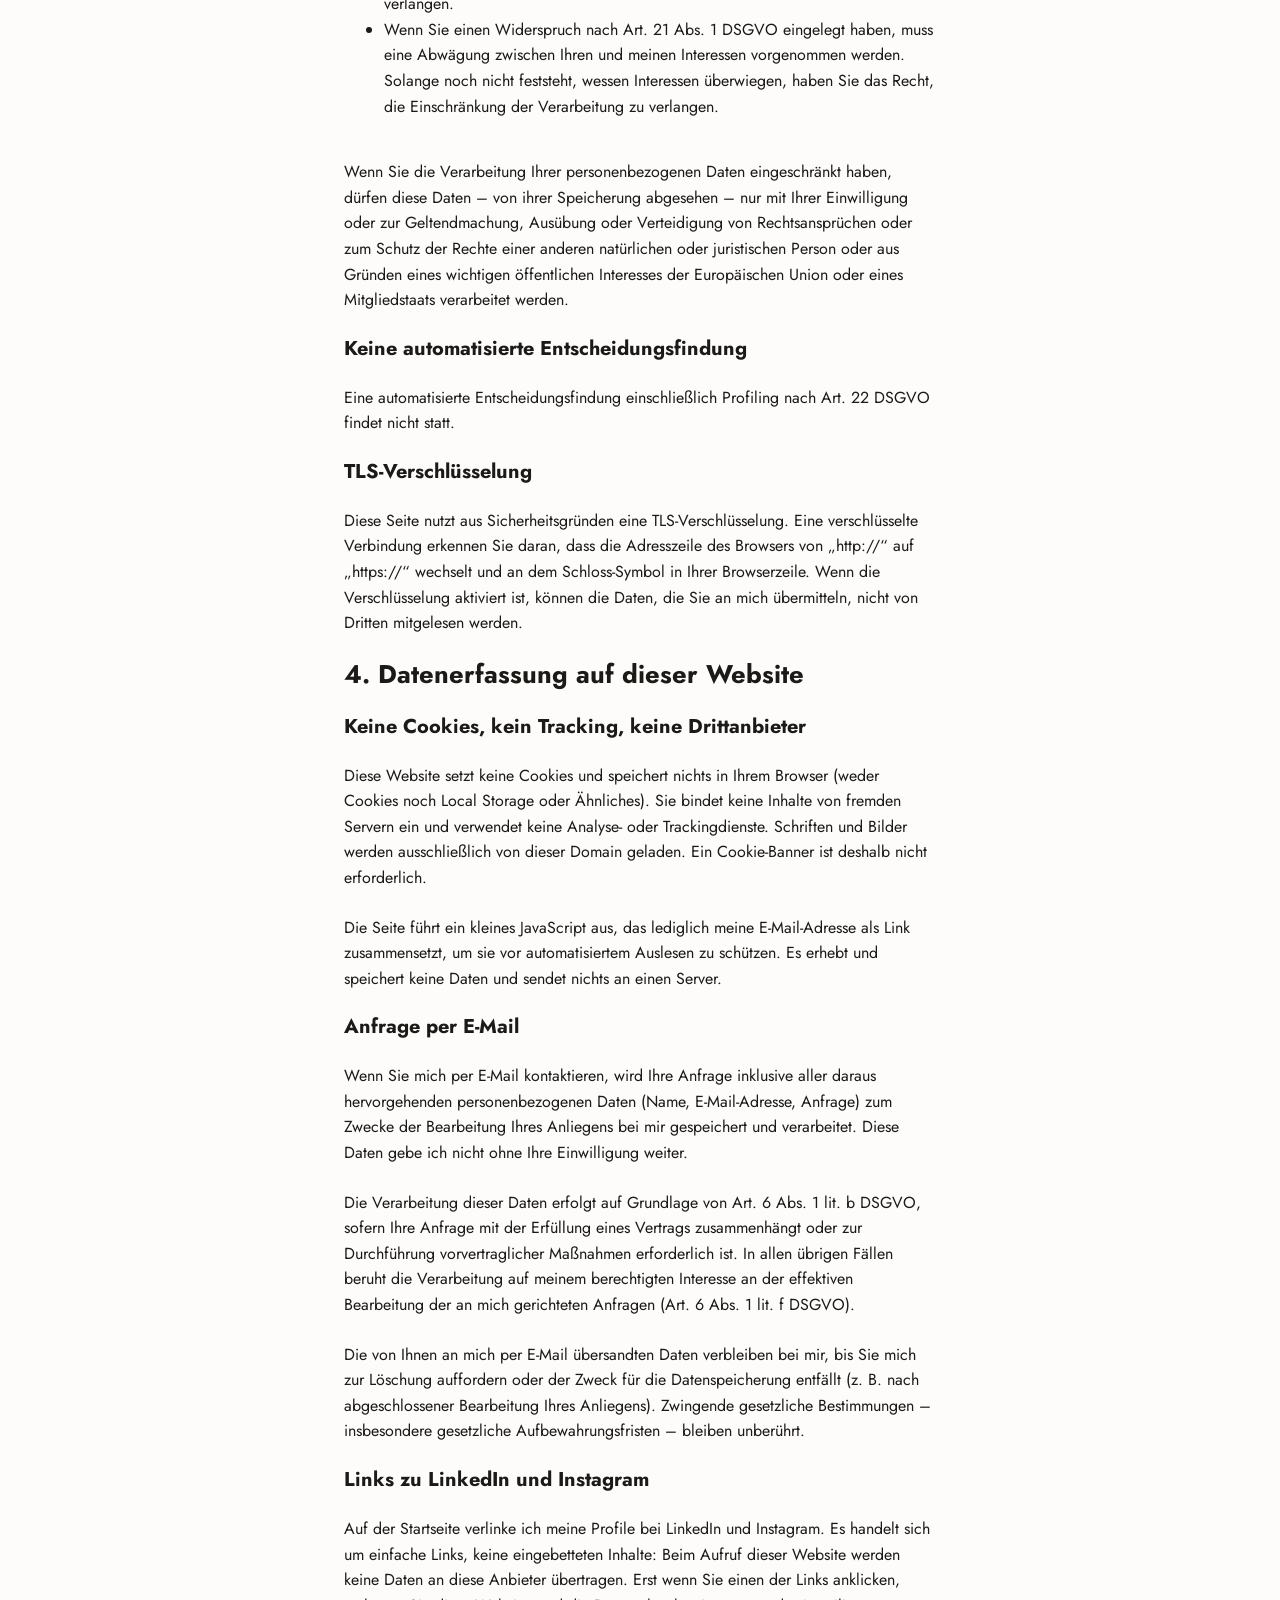
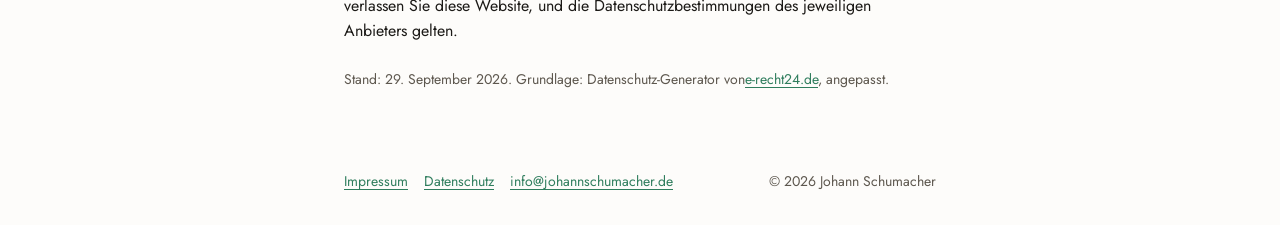
==== commit 2cad02b6: "Publish build from c90346c8dd6a82fe06a5a21243c456d98e399980" ====
--- a/datenschutz/index.html
+++ b/datenschutz/index.html
@@ -1,2 +1,2 @@
-<!DOCTYPE html><html lang="de"><head><meta charset="utf-8"><meta name="viewport" content="width=device-width, initial-scale=1"><title>Datenschutzerklärung — Johann Schumacher</title><meta name="description" content="Informationen zur Verarbeitung personenbezogener Daten nach Art. 13 DSGVO."><link rel="canonical" href="https://www.johannschumacher.de/datenschutz/"><link rel="alternate" hreflang="de" href="https://www.johannschumacher.de/datenschutz/"><link rel="alternate" hreflang="en" href="https://www.johannschumacher.de/en/privacy/"><link rel="alternate" hreflang="x-default" href="https://www.johannschumacher.de/datenschutz/"><meta property="og:type" content="website"><meta property="og:title" content="Datenschutzerklärung — Johann Schumacher"><meta property="og:description" content="Informationen zur Verarbeitung personenbezogener Daten nach Art. 13 DSGVO."><meta property="og:url" content="https://www.johannschumacher.de/datenschutz/"><meta property="og:locale" content="de_DE"><meta property="og:site_name" content="Johann Schumacher"><meta name="theme-color" content="#fdfcfa"><link rel="icon" href="/favicon.ico" sizes="32x32"><link rel="icon" href="/img/icon.png" type="image/png"><link rel="sitemap" href="/sitemap-index.xml"><link rel="preload" href="/fonts/jost-latin-var.woff2" as="font" type="font/woff2" crossorigin><link rel="preload" href="/fonts/open-sans-condensed-500-js.woff2" as="font" type="font/woff2" crossorigin><style>@font-face{font-family:Jost;src:url(/fonts/jost-latin-var.woff2)format("woff2-variations");font-weight:100 900;font-style:normal;font-display:swap}@font-face{font-family:Open Sans Condensed;src:url(/fonts/open-sans-condensed-500-js.woff2)format("woff2");font-weight:500;font-style:normal;font-display:swap}:root{color-scheme:light;--bg:#fdfcfa;--bg-subtle:#f2efe9;--fg:#1c1a17;--fg-muted:#5d574e;--fg-quiet:#7a7368;--fg-subtle:#a59e93;--accent:#2f7d5d;--accent-contrast:#fff;--rule:#ddd7cc;--mark-bg:#fff2b8;--mark-fg:#33302a;--rsd:#a8261c;--rsd-subtle:#f7e6e3;--shadow:#1c1a1759;--logo-size:2rem;--font-logo:"Open Sans Condensed", "Arial Narrow", sans-serif;--font-sans:"Jost", var(--font-system);--font-system:system-ui, -apple-system, "Segoe UI", Roboto, "Helvetica Neue", Arial, sans-serif;--measure:62ch;--step--1:.875rem;--step-0:1rem;--step-1:1.25rem;--step-2:1.6rem;--step-3:2.2rem;--space:1.5rem;--page-max:40rem}*,:before,:after{box-sizing:border-box}body{background:var(--bg);color:var(--fg);font-family:var(--font-sans);font-size:var(--step-0);flex-direction:column;min-height:100vh;margin:0;line-height:1.6;display:flex}h1,h2,h3{text-wrap:balance;margin:0;line-height:1.2}h1{font-size:var(--step-3)}h2{font-size:var(--step-2)}h3{font-size:var(--step-1)}p{margin:0}a{color:var(--accent);text-underline-offset:.2em}a:hover{text-decoration:none}:focus-visible{outline:2px solid var(--accent);outline-offset:3px}mark{background:var(--mark-bg);color:var(--mark-fg);padding:.1em .3em}.prose{max-width:var(--measure)}.wrap{width:100%;max-width:var(--page-max);padding-inline:var(--space);margin-inline:auto}.skip-link{inset-inline-start:-100vw;z-index:10;background:var(--accent);color:var(--accent-contrast);padding:.6rem 1rem;text-decoration:none;position:absolute;top:0}.skip-link:focus{inset-inline-start:0}.site-header{top:0;padding:var(--space);font-size:var(--step--1);grid-template-columns:1fr auto 1fr;align-items:center;display:grid;position:absolute;inset-inline:0}.site-header .logo{grid-column:2}.site-header .lang-switcher{grid-column:3;justify-self:end}nav ul{flex-wrap:wrap;gap:1rem;margin:0;padding:0;list-style:none;display:flex}main{padding-block:calc(var(--space) * 4) calc(var(--space) * 2);gap:calc(var(--space) * 2);flex-direction:column;flex:1;display:flex}main>*{width:100%}.stack{gap:var(--space);flex-direction:column;display:flex}.lead{font-size:var(--step-1)}.pronunciation{color:var(--fg-subtle);letter-spacing:.02em;margin-inline-start:.2em;font-size:.5em;font-weight:400}.aside{color:var(--fg-quiet);margin-block-start:calc(var(--space) * -.25);font-size:1.0625rem}.main--centered{justify-content:center}.logo{font-family:var(--font-logo);font-weight:500;font-size:var(--logo-size);letter-spacing:.02em;color:var(--accent);line-height:1;text-decoration:none}.detail-list{gap:.35rem var(--space);margin:0;display:grid}.detail-list dt{margin-top:.75rem;font-weight:600}.detail-list dt:first-child{margin-top:0}.detail-list dd{margin:0}@media (width>=40rem){.detail-list{grid-template-columns:minmax(12rem,auto) 1fr}.detail-list dt{margin-top:0}}.site-footer{padding-block:var(--space);color:var(--fg-muted);font-size:var(--step--1)}.site-footer .wrap{gap:.75rem var(--space);flex-wrap:wrap;justify-content:space-between;align-items:center;display:flex}.social-links{margin:0;gap:1rem;margin-block-start:calc(var(--space) * -.5);margin-inline-start:-.125rem;padding:0;list-style:none;display:flex}.social-links a{color:var(--fg-muted);transition:color .15s;display:block}.social-links a:hover{color:var(--fg)}.social-links svg{width:1.5rem;height:1.5rem;display:block}.lang-switcher ul{gap:.75rem}.lang-switcher a{color:var(--fg-muted);text-decoration:none}.lang-switcher a:hover{color:var(--fg)}.lang-switcher [aria-current=true]{color:var(--fg);text-underline-offset:.2em;text-decoration:underline}@media (prefers-reduced-motion:reduce){*,:before,:after{transition-duration:.01ms!important;animation-duration:.01ms!important}}
-</style></head><body><a class="skip-link" href="#main">Zum Inhalt springen</a><header class="site-header"><a class="logo" href="/" aria-label="Start">JS</a><nav class="lang-switcher" aria-label="Sprache / Language"><ul><li><span aria-current="true" lang="de" title="Deutsch">DE</span></li><li><a href="/en/privacy/" lang="en" hreflang="en" title="English">EN</a></li></ul></nav></header><main id="main"><div class="wrap stack"><h1>Datenschutzerklärung</h1><section class="prose stack"><h2>1. Verantwortlicher</h2><p>Johann Schumacher, Sidonienstr. 4, 01445 Radebeul, Deutschland. E-Mail: <a href="mailto:info@johannschumacher.de">info@johannschumacher.de</a>, Telefon: <a href="tel:+4915206019199">+49 152 06 01 91 99</a>.</p><h2>2. Hosting und Server-Logfiles</h2><p>Diese Website wird als statische Website über GitHub Pages ausgeliefert, einen Dienst der GitHub, Inc., 88 Colin P. Kelly Jr. Street, San Francisco, CA 94107, USA (Tochterunternehmen der Microsoft Corporation). Beim Aufruf der Seiten verarbeitet GitHub technisch notwendige Verbindungsdaten, insbesondere IP-Adresse, Zeitpunkt der Anfrage, angeforderte Datei, übertragene Datenmenge, Referrer und User-Agent. Rechtsgrundlage ist Art. 6 Abs. 1 lit. f DSGVO; das berechtigte Interesse liegt im sicheren und störungsfreien Betrieb der Website. Eine Zusammenführung dieser Daten mit anderen Datenquellen findet durch mich nicht statt.</p><p>Die Verarbeitung kann eine Übermittlung in die USA umfassen. GitHub ist unter dem EU-U.S. Data Privacy Framework zertifiziert; Grundlage der Auftragsverarbeitung sind die GitHub Data Protection Agreement nebst Standardvertragsklauseln.</p><p><mark>TODO: Speicherdauer der Server-Logfiles beim Hoster erfragen und hier eintragen — nicht schätzen. Ebenso den Abschluss des Auftragsverarbeitungsvertrags (AVV) mit GitHub bestätigen und das Datum ergänzen.</mark></p><h2>3. Kontaktaufnahme per E-Mail</h2><p>Wenn Sie mir eine E-Mail schreiben, verarbeite ich Ihre Angaben ausschließlich zur Bearbeitung Ihrer Anfrage und für den Fall von Anschlussfragen. Rechtsgrundlage ist Art. 6 Abs. 1 lit. b DSGVO bei vertragsbezogenen Anfragen, sonst Art. 6 Abs. 1 lit. f DSGVO. Ich lösche die Nachrichten, sobald der Vorgang abgeschlossen ist und keine gesetzlichen Aufbewahrungsfristen entgegenstehen.</p><p><mark>TODO: E-Mail-Anbieter benennen und Aufbewahrungsfrist für Anfragen festlegen.</mark></p><h2>4. Kein Tracking, keine Cookies, keine Drittanbieter</h2><p>Diese Website setzt keine Cookies, speichert nichts in Ihrem Browser, bindet keine Inhalte von fremden Servern ein und verwendet keine Analyse- oder Trackingdienste. Schriften und Bilder werden ausschließlich von dieser Domain geladen, sodass beim Seitenaufruf keine IP-Adresse an Dritte übertragen wird. Ein Cookie-Banner ist deshalb nicht erforderlich.</p><h2>5. Ihre Rechte</h2><p>Sie haben das Recht auf Auskunft (Art. 15 DSGVO), Berichtigung (Art. 16), Löschung (Art. 17), Einschränkung der Verarbeitung (Art. 18), Datenübertragbarkeit (Art. 20) sowie ein Widerspruchsrecht gegen Verarbeitungen auf Grundlage von Art. 6 Abs. 1 lit. f DSGVO (Art. 21). Wenden Sie sich dazu formlos an die oben genannte Adresse.</p><p>Unabhängig davon steht Ihnen ein Beschwerderecht bei einer Aufsichtsbehörde zu. Zuständig ist die oder der Sächsische Datenschutzbeauftragte, Devrientstraße 5, 01067 Dresden.</p><h2>6. Stand</h2><p><mark>TODO: Datum der letzten Aktualisierung eintragen, sobald die offenen Punkte geklärt sind.</mark></p></section></div></main><footer class="site-footer"><div class="wrap"><nav aria-label="Fußzeile"><ul><li><a href="/impressum/">Impressum</a></li><li><a href="/datenschutz/">Datenschutz</a></li><li><a href="mailto:info@johannschumacher.de">info@johannschumacher.de</a></li></ul></nav><p>© 2026 Johann Schumacher</p></div></footer></body></html>+<!DOCTYPE html><html lang="de"><head><meta charset="utf-8"><meta name="viewport" content="width=device-width, initial-scale=1"><title>Datenschutzerklärung — Johann Schumacher</title><meta name="description" content="Informationen zur Verarbeitung personenbezogener Daten nach Art. 13 DSGVO."><meta name="robots" content="noindex, follow"><link rel="canonical" href="https://www.johannschumacher.de/datenschutz/"><link rel="alternate" hreflang="de" href="https://www.johannschumacher.de/datenschutz/"><link rel="alternate" hreflang="en" href="https://www.johannschumacher.de/en/privacy/"><link rel="alternate" hreflang="x-default" href="https://www.johannschumacher.de/datenschutz/"><meta property="og:type" content="website"><meta property="og:title" content="Datenschutzerklärung — Johann Schumacher"><meta property="og:description" content="Informationen zur Verarbeitung personenbezogener Daten nach Art. 13 DSGVO."><meta property="og:url" content="https://www.johannschumacher.de/datenschutz/"><meta property="og:locale" content="de_DE"><meta property="og:locale:alternate" content="en_GB"><meta property="og:site_name" content="Johann Schumacher"><meta name="theme-color" content="#fdfcfa"><meta http-equiv="Content-Security-Policy" content="default-src 'self'; script-src 'self'; style-src 'self' 'unsafe-inline'; img-src 'self' data:; object-src 'none'; base-uri 'self'; form-action 'none'"><link rel="icon" href="/favicon.ico" sizes="32x32"><link rel="icon" href="/img/icon.png" type="image/png"><link rel="sitemap" href="/sitemap-index.xml"><link rel="preload" href="/fonts/jost-latin-var.woff2" as="font" type="font/woff2" crossorigin><link rel="preload" href="/fonts/open-sans-condensed-500-js.woff2" as="font" type="font/woff2" crossorigin><style>@font-face{font-family:Jost;src:url(/fonts/jost-latin-var.woff2)format("woff2-variations");font-weight:100 900;font-style:normal;font-display:swap}@font-face{font-family:Open Sans Condensed;src:url(/fonts/open-sans-condensed-500-js.woff2)format("woff2");font-weight:500;font-style:normal;font-display:swap}:root{color-scheme:light;--bg:#fdfcfa;--bg-subtle:#f2efe9;--fg:#1c1a17;--fg-muted:#5d574e;--fg-quiet:#7a7368;--fg-subtle:#a59e93;--accent:#2f7d5d;--accent-contrast:#fff;--rule:#ddd7cc;--mark-bg:#fff2b8;--mark-fg:#33302a;--rsd:#a8261c;--rsd-subtle:#f7e6e3;--shadow:#1c1a1759;--device:#161513;--device-edge:#3d3a35;--logo-size:2rem;--font-logo:"Open Sans Condensed", "Arial Narrow", sans-serif;--font-sans:"Jost", var(--font-system);--font-system:system-ui, -apple-system, "Segoe UI", Roboto, "Helvetica Neue", Arial, sans-serif;--measure:62ch;--step--1:.875rem;--step-0:1rem;--step-1:1.25rem;--step-2:1.6rem;--step-3:2.2rem;--space:1.5rem;--page-max:40rem}*,:before,:after{box-sizing:border-box}body{background:var(--bg);color:var(--fg);font-family:var(--font-sans);font-size:var(--step-0);flex-direction:column;min-height:100dvh;margin:0;line-height:1.6;display:flex}h1,h2,h3{text-wrap:balance;margin:0;line-height:1.2}h1{font-size:var(--step-3)}h2{font-size:var(--step-2)}h3{font-size:var(--step-1)}p{margin:0}a{color:var(--accent);text-underline-offset:.2em}a:hover{text-decoration:none}a[data-email]:not([href]){color:inherit;text-decoration:none}a[data-email][data-nojs=hide]:not([href]),li:has(>a[data-email][data-nojs=hide]:not([href])){display:none}:focus-visible{outline:2px solid var(--accent);outline-offset:3px}mark{background:var(--mark-bg);color:var(--mark-fg);padding:.1em .3em}.prose{max-width:var(--measure)}.wrap{width:100%;max-width:var(--page-max);padding-inline:var(--space);margin-inline:auto}.skip-link{inset-inline-start:-100vw;z-index:10;background:var(--accent);color:var(--accent-contrast);padding:.6rem 1rem;text-decoration:none;position:absolute;top:0}.skip-link:focus{inset-inline-start:0}.site-header{top:0;padding:var(--space);font-size:var(--step--1);grid-template-columns:1fr auto 1fr;align-items:center;display:grid;position:absolute;inset-inline:0}.site-header .logo{grid-column:2}.site-header .lang-switcher{grid-column:3;justify-self:end}nav ul{flex-wrap:wrap;gap:1rem;margin:0;padding:0;list-style:none;display:flex}main{padding-block:calc(var(--space) * 4) calc(var(--space) * 2);gap:calc(var(--space) * 2);flex-direction:column;flex:1;display:flex}main>*{width:100%}.stack{gap:var(--space);flex-direction:column;display:flex}.lead{font-size:var(--step-1)}.pronunciation{color:var(--fg-quiet);letter-spacing:.02em;margin-inline-start:.2em;font-size:.5em;font-weight:400}.aside{color:var(--fg-quiet);margin-block-start:calc(var(--space) * -.25);font-size:1.0625rem}.main--centered{justify-content:center}.logo{font-family:var(--font-logo);font-weight:500;font-size:var(--logo-size);letter-spacing:.02em;color:var(--accent);line-height:1;text-decoration:none}.detail-list{gap:.35rem var(--space);margin:0;display:grid}.detail-list dt{margin-top:.75rem;font-weight:600}.detail-list dt:first-child{margin-top:0}.detail-list dd{margin:0}@media (width>=40rem){.detail-list{grid-template-columns:minmax(12rem,auto) 1fr}.detail-list dt{margin-top:0}}.site-footer{padding-block:var(--space);color:var(--fg-muted);font-size:var(--step--1)}.site-footer a{padding-block:.5rem;display:inline-block}.site-footer .wrap{gap:.75rem var(--space);flex-wrap:wrap;justify-content:space-between;align-items:center;display:flex}.social-links{margin:0;gap:0;margin-block-start:calc(var(--space) * -.5 - .625rem);margin-inline-start:-.75rem;padding:0;list-style:none;display:flex}.social-links a{color:var(--fg-muted);padding:.625rem;transition:color .15s;display:block}.social-links a:hover{color:var(--fg)}.social-links svg{width:1.5rem;height:1.5rem;display:block}.lang-switcher ul{gap:.75rem}.lang-switcher a{color:var(--fg-muted);text-decoration:none}.lang-switcher a:hover{color:var(--fg)}.lang-switcher [aria-current=true]{color:var(--fg);text-underline-offset:.2em;text-decoration:underline}@media (prefers-reduced-motion:reduce){*,:before,:after{transition-duration:.01ms!important;animation-duration:.01ms!important}}.source-note{color:var(--fg-muted);font-size:var(--step--1)}
+</style></head><body><a class="skip-link" href="#main">Zum Inhalt springen</a><header class="site-header"><a class="logo" href="/" aria-label="Start">JS</a><nav class="lang-switcher" aria-label="Sprache"><ul><li><span aria-current="true" lang="de" title="Deutsch">DE</span></li><li><a href="/en/privacy/" lang="en" hreflang="en" title="English">EN</a></li></ul></nav></header><main id="main"><div class="wrap stack"><h1>Datenschutzerklärung</h1><section class="prose stack"><h2>1. Datenschutz auf einen Blick</h2><h3>Allgemeine Hinweise</h3><p>Die folgenden Hinweise geben einen einfachen Überblick darüber, was mit Ihren personenbezogenen Daten passiert, wenn Sie diese Website besuchen. Personenbezogene Daten sind alle Daten, mit denen Sie persönlich identifiziert werden können. Ausführliche Informationen zum Thema Datenschutz entnehmen Sie dieser Datenschutzerklärung.</p><h3>Datenerfassung auf dieser Website</h3><p><strong>Wer ist verantwortlich für die Datenerfassung auf dieser Website?</strong><br>Die Datenverarbeitung auf dieser Website erfolgt durch den Websitebetreiber. Dessen Kontaktdaten können Sie dem Abschnitt „Hinweis zur verantwortlichen Stelle“ in dieser Datenschutzerklärung entnehmen.</p><p><strong>Wie erfasse ich Ihre Daten?</strong><br>Ihre Daten werden zum einen dadurch erhoben, dass Sie sie mir mitteilen, etwa in einer E-Mail. Zum anderen fallen beim Aufruf der Website technische Verbindungsdaten an (z. B. IP-Adresse, Browser, Uhrzeit des Seitenaufrufs). Diese werden vom Hoster erfasst, siehe Abschnitt „Hosting“. Ich selbst erfasse keine Daten über Ihren Besuch.</p><p><strong>Wofür nutze ich Ihre Daten?</strong><br>Daten aus einer E-Mail nutze ich, um Ihre Anfrage zu beantworten. Diese Website verwendet keine Analyse- oder Trackingwerkzeuge und analysiert Ihr Nutzerverhalten nicht.</p><p><strong>Welche Rechte haben Sie bezüglich Ihrer Daten?</strong><br>Sie haben jederzeit das Recht, unentgeltlich Auskunft über Herkunft, Empfänger und Zweck Ihrer gespeicherten personenbezogenen Daten zu erhalten. Sie haben außerdem ein Recht, die Berichtigung oder Löschung dieser Daten zu verlangen. Außerdem haben Sie das Recht, unter bestimmten Umständen die Einschränkung der Verarbeitung Ihrer personenbezogenen Daten zu verlangen. Des Weiteren steht Ihnen ein Beschwerderecht bei der zuständigen Aufsichtsbehörde zu. Hierzu sowie zu weiteren Fragen zum Thema Datenschutz können Sie sich jederzeit an mich wenden.</p><h2>2. Hosting</h2><h3>GitHub Pages</h3><p>Diese Website wird bei GitHub Pages gehostet. Anbieter ist die GitHub Inc., 88 Colin P. Kelly Jr. Street, San Francisco, CA 94107, USA (ein Unternehmen der Microsoft Corporation), im Folgenden „GitHub“.</p><p>Beim Aufruf dieser Website erfasst GitHub Ihre IP-Adresse und speichert sie zu Sicherheitszwecken, unabhängig davon, ob Sie bei GitHub angemeldet sind. Darüber hinaus können technisch notwendige Verbindungsdaten wie der Zeitpunkt der Anfrage, die angeforderte Datei, der Referrer sowie Browser- und Betriebssysteminformationen (User-Agent) anfallen. Wie lange GitHub diese Daten speichert, legt GitHub fest; darauf habe ich keinen Einfluss. Ich erhalte die Zugriffsdaten nicht und führe sie nicht mit anderen Daten zusammen.</p><p>Die Verarbeitung erfolgt auf Grundlage von Art. 6 Abs. 1 lit. f DSGVO. Mein berechtigtes Interesse liegt in einer sicheren, schnellen und effizienten Bereitstellung dieses Online-Angebots durch einen professionellen Anbieter.</p><p>Dabei kann Ihre IP-Adresse in die USA übermittelt werden. GitHub ist nach eigenen Angaben unter dem EU-U.S. Data Privacy Framework zertifiziert, das für zertifizierte Unternehmen ein angemessenes Datenschutzniveau sicherstellt. Einzelheiten zur Datenverarbeitung durch GitHub finden Sie in der<a href="https://docs.github.com/de/site-policy/privacy-policies/github-general-privacy-statement">Datenschutzerklärung von GitHub</a>.</p><h2>3. Allgemeine Hinweise und Pflichtinformationen</h2><h3>Datenschutz</h3><p>Ich nehme den Schutz Ihrer persönlichen Daten sehr ernst. Ich behandle Ihre personenbezogenen Daten vertraulich und entsprechend den gesetzlichen Datenschutzvorschriften sowie dieser Datenschutzerklärung.</p><p>Ich weise darauf hin, dass die Datenübertragung im Internet (z. B. bei der Kommunikation per E-Mail) Sicherheitslücken aufweisen kann. Ein lückenloser Schutz der Daten vor dem Zugriff durch Dritte ist nicht möglich.</p><h3>Hinweis zur verantwortlichen Stelle</h3><p>Die verantwortliche Stelle für die Datenverarbeitung auf dieser Website ist:</p><p>Johann Schumacher<br>Sidonienstr. 4<br>01445 Radebeul<br>E-Mail: <a href="&#109;&#97;&#105;&#108;&#116;&#111;&#58;&#105;&#110;&#102;&#111;&#64;&#106;&#111;&#104;&#97;&#110;&#110;&#115;&#99;&#104;&#117;&#109;&#97;&#99;&#104;&#101;&#114;&#46;&#100;&#101;">&#105;&#110;&#102;&#111;&#64;&#106;&#111;&#104;&#97;&#110;&#110;&#115;&#99;&#104;&#117;&#109;&#97;&#99;&#104;&#101;&#114;&#46;&#100;&#101;</a><script type="module" src="/_astro/Email.astro_astro_type_script_index_0_lang.C67YyaIF.js"></script></p><p>Verantwortliche Stelle ist die natürliche oder juristische Person, die allein oder gemeinsam mit anderen über die Zwecke und Mittel der Verarbeitung von personenbezogenen Daten (z. B. Namen, E-Mail-Adressen o. Ä.) entscheidet.</p><h3>Speicherdauer</h3><p>Soweit innerhalb dieser Datenschutzerklärung keine speziellere Speicherdauer genannt wurde, verbleiben Ihre personenbezogenen Daten bei mir, bis der Zweck für die Datenverarbeitung entfällt. Wenn Sie ein berechtigtes Löschersuchen geltend machen, werden Ihre Daten gelöscht, sofern ich keine anderen rechtlich zulässigen Gründe für die Speicherung habe (z. B. steuer- oder handelsrechtliche Aufbewahrungsfristen); im letztgenannten Fall erfolgt die Löschung nach Fortfall dieser Gründe.</p><h3>Allgemeine Hinweise zu den Rechtsgrundlagen der Datenverarbeitung</h3><p>Sind Ihre Daten zur Vertragserfüllung oder zur Durchführung vorvertraglicher Maßnahmen erforderlich, verarbeite ich sie auf Grundlage des Art. 6 Abs. 1 lit. b DSGVO. Des Weiteren verarbeite ich Ihre Daten, sofern diese zur Erfüllung einer rechtlichen Verpflichtung erforderlich sind, auf Grundlage von Art. 6 Abs. 1 lit. c DSGVO. Die Datenverarbeitung kann ferner auf Grundlage meines berechtigten Interesses nach Art. 6 Abs. 1 lit. f DSGVO erfolgen. Über die jeweils im Einzelfall einschlägigen Rechtsgrundlagen informiere ich in den folgenden Absätzen. Einwilligungen (Art. 6 Abs. 1 lit. a DSGVO) hole ich auf dieser Website nicht ein, weil keine einwilligungspflichtige Verarbeitung stattfindet.</p><h3>Empfänger von personenbezogenen Daten</h3><p>Ich gebe personenbezogene Daten nur dann an externe Stellen weiter, wenn dies im Rahmen einer Vertragserfüllung erforderlich ist, wenn ich gesetzlich hierzu verpflichtet bin (z. B. Weitergabe von Daten an Steuerbehörden), wenn ich ein berechtigtes Interesse nach Art. 6 Abs. 1 lit. f DSGVO an der Weitergabe habe oder wenn eine sonstige Rechtsgrundlage die Datenweitergabe erlaubt. Empfänger beim Aufruf dieser Website ist der Hoster GitHub (siehe Abschnitt „Hosting“).</p><h3>Widerspruchsrecht gegen die Datenerhebung in besonderen Fällen sowie gegen Direktwerbung (Art. 21 DSGVO)</h3><p><strong>Wenn die Datenverarbeitung auf Grundlage von Art. 6 Abs. 1 lit. e oder f DSGVO erfolgt, haben Sie jederzeit das Recht, aus Gründen, die sich aus Ihrer besonderen Situation ergeben, gegen die Verarbeitung Ihrer personenbezogenen Daten Widerspruch einzulegen; dies gilt auch für ein auf diese Bestimmungen gestütztes Profiling. Die jeweilige Rechtsgrundlage, auf denen eine Verarbeitung beruht, entnehmen Sie dieser Datenschutzerklärung. Wenn Sie Widerspruch einlegen, werde ich Ihre betroffenen personenbezogenen Daten nicht mehr verarbeiten, es sei denn, ich kann zwingende schutzwürdige Gründe für die Verarbeitung nachweisen, die Ihre Interessen, Rechte und Freiheiten überwiegen oder die Verarbeitung dient der Geltendmachung, Ausübung oder Verteidigung von Rechtsansprüchen (Widerspruch nach Art. 21 Abs. 1 DSGVO).</strong></p><p><strong>Werden Ihre personenbezogenen Daten verarbeitet, um Direktwerbung zu betreiben, so haben Sie das Recht, jederzeit Widerspruch gegen die Verarbeitung Sie betreffender personenbezogener Daten zum Zwecke derartiger Werbung einzulegen; dies gilt auch für das Profiling, soweit es mit solcher Direktwerbung in Verbindung steht. Wenn Sie widersprechen, werden Ihre personenbezogenen Daten anschließend nicht mehr zum Zwecke der Direktwerbung verwendet (Widerspruch nach Art. 21 Abs. 2 DSGVO).</strong></p><h3>Beschwerderecht bei der zuständigen Aufsichtsbehörde</h3><p>Im Falle von Verstößen gegen die DSGVO steht den Betroffenen ein Beschwerderecht bei einer Aufsichtsbehörde, insbesondere in dem Mitgliedstaat ihres gewöhnlichen Aufenthalts, ihres Arbeitsplatzes oder des Orts des mutmaßlichen Verstoßes zu. Das Beschwerderecht besteht unbeschadet anderweitiger verwaltungsrechtlicher oder gerichtlicher Rechtsbehelfe. Für mich zuständig ist die oder der Sächsische Datenschutzbeauftragte, Devrientstraße 5, 01067 Dresden.</p><h3>Recht auf Datenübertragbarkeit</h3><p>Sie haben das Recht, Daten, die ich auf Grundlage Ihrer Einwilligung oder in Erfüllung eines Vertrags automatisiert verarbeite, an sich oder an einen Dritten in einem gängigen, maschinenlesbaren Format aushändigen zu lassen. Sofern Sie die direkte Übertragung der Daten an einen anderen Verantwortlichen verlangen, erfolgt dies nur, soweit es technisch machbar ist.</p><h3>Auskunft, Berichtigung und Löschung</h3><p>Sie haben im Rahmen der geltenden gesetzlichen Bestimmungen jederzeit das Recht auf unentgeltliche Auskunft über Ihre gespeicherten personenbezogenen Daten, deren Herkunft und Empfänger und den Zweck der Datenverarbeitung und ggf. ein Recht auf Berichtigung oder Löschung dieser Daten. Hierzu sowie zu weiteren Fragen zum Thema personenbezogene Daten können Sie sich jederzeit an mich wenden.</p><h3>Recht auf Einschränkung der Verarbeitung</h3><p>Sie haben das Recht, die Einschränkung der Verarbeitung Ihrer personenbezogenen Daten zu verlangen. Hierzu können Sie sich jederzeit an mich wenden. Das Recht auf Einschränkung der Verarbeitung besteht in folgenden Fällen:</p><ul><li>Wenn Sie die Richtigkeit Ihrer bei mir gespeicherten personenbezogenen Daten bestreiten, benötige ich in der Regel Zeit, um dies zu überprüfen. Für die Dauer der Prüfung haben Sie das Recht, die Einschränkung der Verarbeitung zu verlangen.</li><li>Wenn die Verarbeitung Ihrer personenbezogenen Daten unrechtmäßig geschah/geschieht, können Sie statt der Löschung die Einschränkung der Datenverarbeitung verlangen.</li><li>Wenn ich Ihre personenbezogenen Daten nicht mehr benötige, Sie sie jedoch zur Ausübung, Verteidigung oder Geltendmachung von Rechtsansprüchen benötigen, haben Sie das Recht, statt der Löschung die Einschränkung der Verarbeitung zu verlangen.</li><li>Wenn Sie einen Widerspruch nach Art. 21 Abs. 1 DSGVO eingelegt haben, muss eine Abwägung zwischen Ihren und meinen Interessen vorgenommen werden. Solange noch nicht feststeht, wessen Interessen überwiegen, haben Sie das Recht, die Einschränkung der Verarbeitung zu verlangen.</li></ul><p>Wenn Sie die Verarbeitung Ihrer personenbezogenen Daten eingeschränkt haben, dürfen diese Daten – von ihrer Speicherung abgesehen – nur mit Ihrer Einwilligung oder zur Geltendmachung, Ausübung oder Verteidigung von Rechtsansprüchen oder zum Schutz der Rechte einer anderen natürlichen oder juristischen Person oder aus Gründen eines wichtigen öffentlichen Interesses der Europäischen Union oder eines Mitgliedstaats verarbeitet werden.</p><h3>Keine automatisierte Entscheidungsfindung</h3><p>Eine automatisierte Entscheidungsfindung einschließlich Profiling nach Art. 22 DSGVO findet nicht statt.</p><h3>TLS-Verschlüsselung</h3><p>Diese Seite nutzt aus Sicherheitsgründen eine TLS-Verschlüsselung. Eine verschlüsselte Verbindung erkennen Sie daran, dass die Adresszeile des Browsers von „http://“ auf „https://“ wechselt und an dem Schloss-Symbol in Ihrer Browserzeile. Wenn die Verschlüsselung aktiviert ist, können die Daten, die Sie an mich übermitteln, nicht von Dritten mitgelesen werden.</p><h2>4. Datenerfassung auf dieser Website</h2><h3>Keine Cookies, kein Tracking, keine Drittanbieter</h3><p>Diese Website setzt keine Cookies und speichert nichts in Ihrem Browser (weder Cookies noch Local Storage oder Ähnliches). Sie bindet keine Inhalte von fremden Servern ein und verwendet keine Analyse- oder Trackingdienste. Schriften und Bilder werden ausschließlich von dieser Domain geladen. Ein Cookie-Banner ist deshalb nicht erforderlich.</p><p>Die Seite führt ein kleines JavaScript aus, das lediglich meine E-Mail-Adresse als Link zusammensetzt, um sie vor automatisiertem Auslesen zu schützen. Es erhebt und speichert keine Daten und sendet nichts an einen Server.</p><h3>Anfrage per E-Mail</h3><p>Wenn Sie mich per E-Mail kontaktieren, wird Ihre Anfrage inklusive aller daraus hervorgehenden personenbezogenen Daten (Name, E-Mail-Adresse, Anfrage) zum Zwecke der Bearbeitung Ihres Anliegens bei mir gespeichert und verarbeitet. Diese Daten gebe ich nicht ohne Ihre Einwilligung weiter.</p><p>Die Verarbeitung dieser Daten erfolgt auf Grundlage von Art. 6 Abs. 1 lit. b DSGVO, sofern Ihre Anfrage mit der Erfüllung eines Vertrags zusammenhängt oder zur Durchführung vorvertraglicher Maßnahmen erforderlich ist. In allen übrigen Fällen beruht die Verarbeitung auf meinem berechtigten Interesse an der effektiven Bearbeitung der an mich gerichteten Anfragen (Art. 6 Abs. 1 lit. f DSGVO).</p><p>Die von Ihnen an mich per E-Mail übersandten Daten verbleiben bei mir, bis Sie mich zur Löschung auffordern oder der Zweck für die Datenspeicherung entfällt (z. B. nach abgeschlossener Bearbeitung Ihres Anliegens). Zwingende gesetzliche Bestimmungen – insbesondere gesetzliche Aufbewahrungsfristen – bleiben unberührt.</p><h3>Links zu LinkedIn und Instagram</h3><p>Auf der Startseite verlinke ich meine Profile bei LinkedIn und Instagram. Es handelt sich um einfache Links, keine eingebetteten Inhalte: Beim Aufruf dieser Website werden keine Daten an diese Anbieter übertragen. Erst wenn Sie einen der Links anklicken, verlassen Sie diese Website, und die Datenschutzbestimmungen des jeweiligen Anbieters gelten.</p><p class="source-note">Stand: 29. September 2026. Grundlage: Datenschutz-Generator von<a href="https://www.e-recht24.de">e-recht24.de</a>, angepasst.</p></section></div></main><footer class="site-footer"><div class="wrap"><nav aria-label="Fußzeile"><ul><li><a href="/impressum/">Impressum</a></li><li><a href="/datenschutz/">Datenschutz</a></li><li><a data-email data-u="ofni" data-d="ed.rehcamuhcsnnahoj" data-reveal>info [at] johannschumacher [dot] de</a></li></ul></nav><p>© 2026 Johann Schumacher</p></div></footer></body></html>
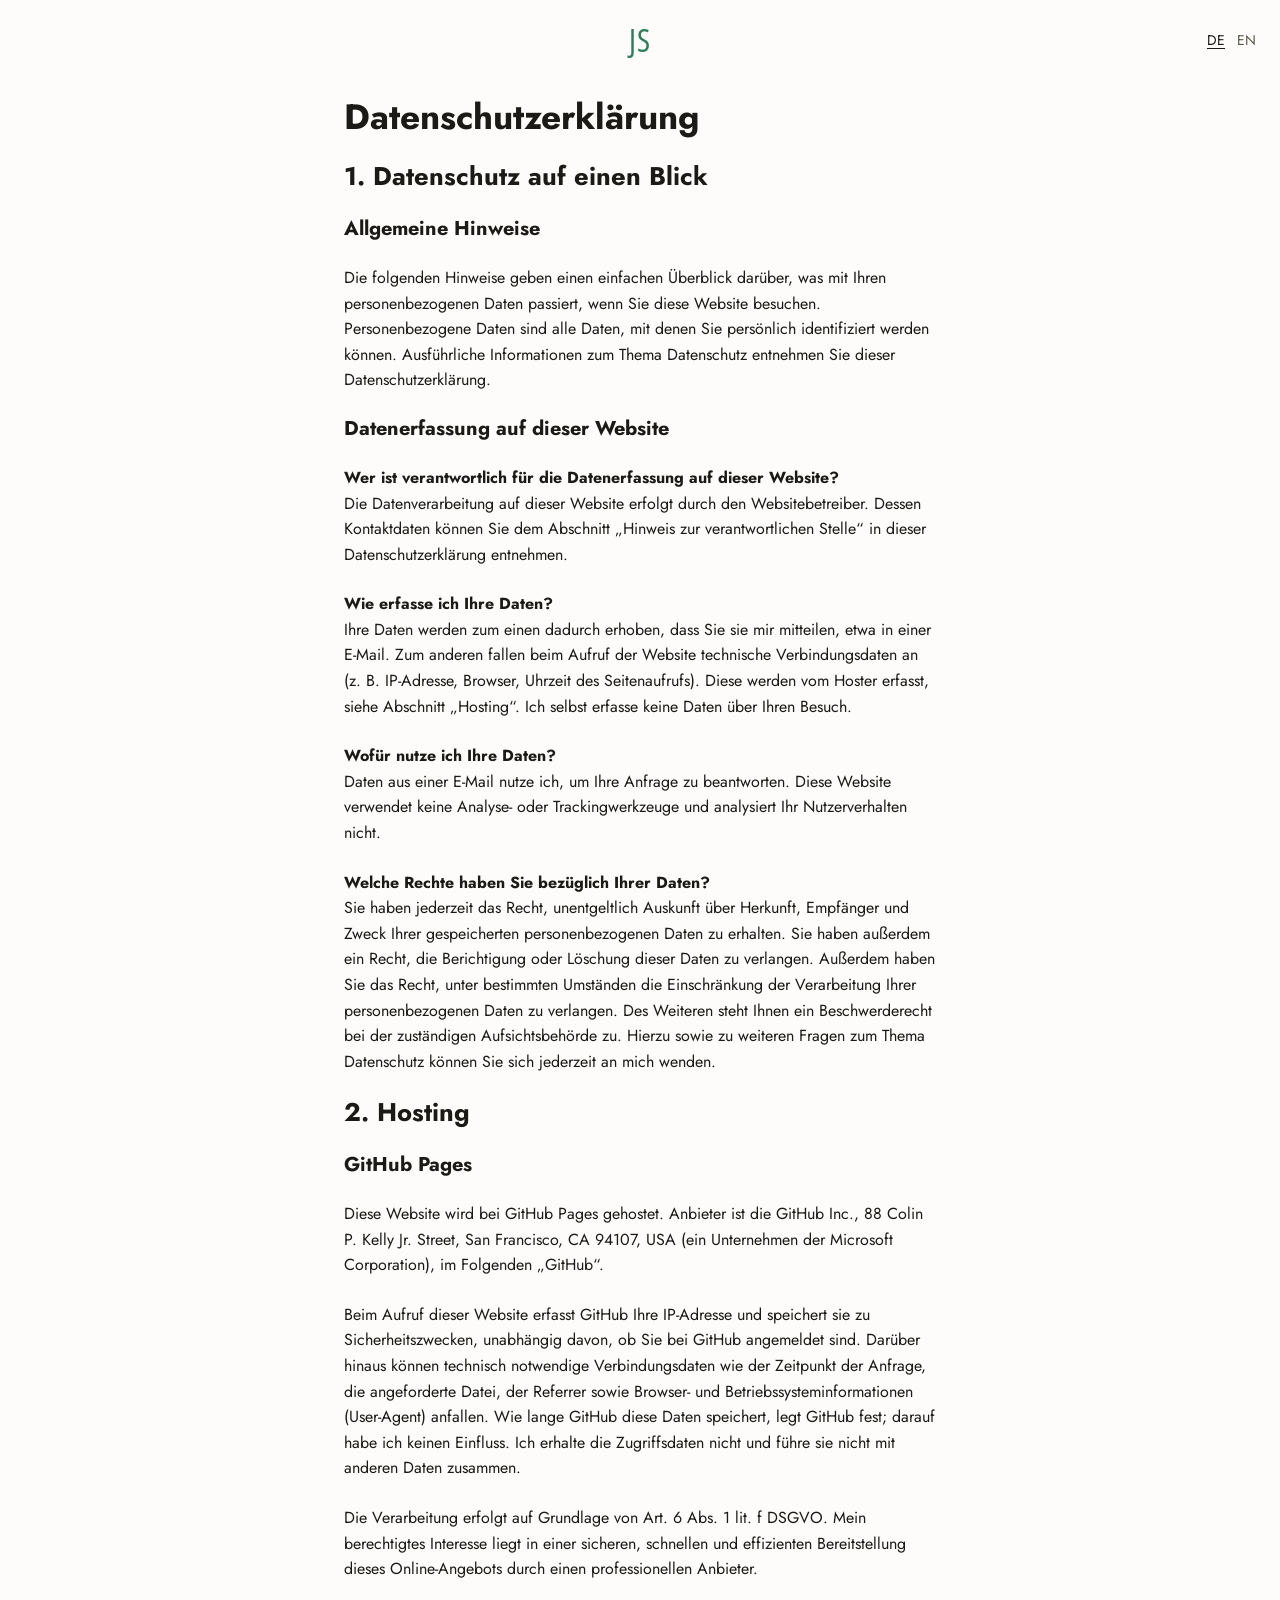
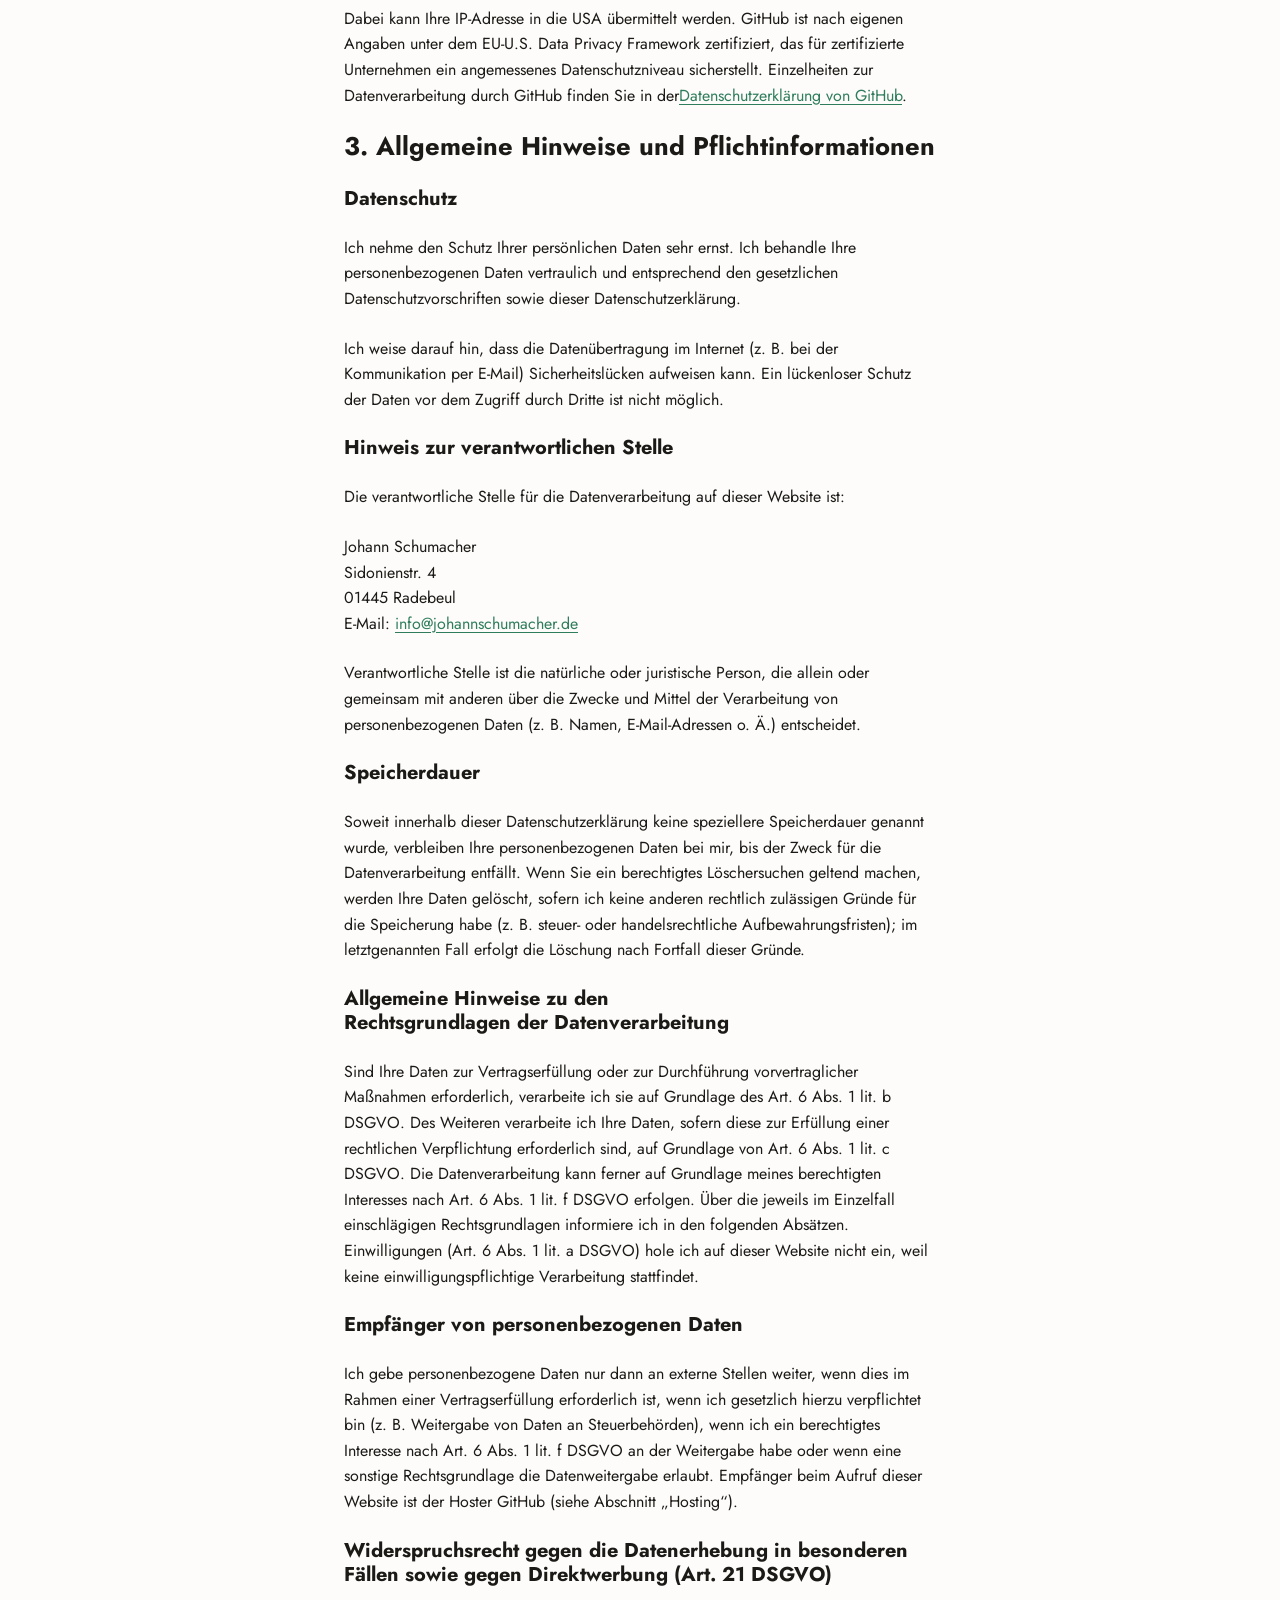
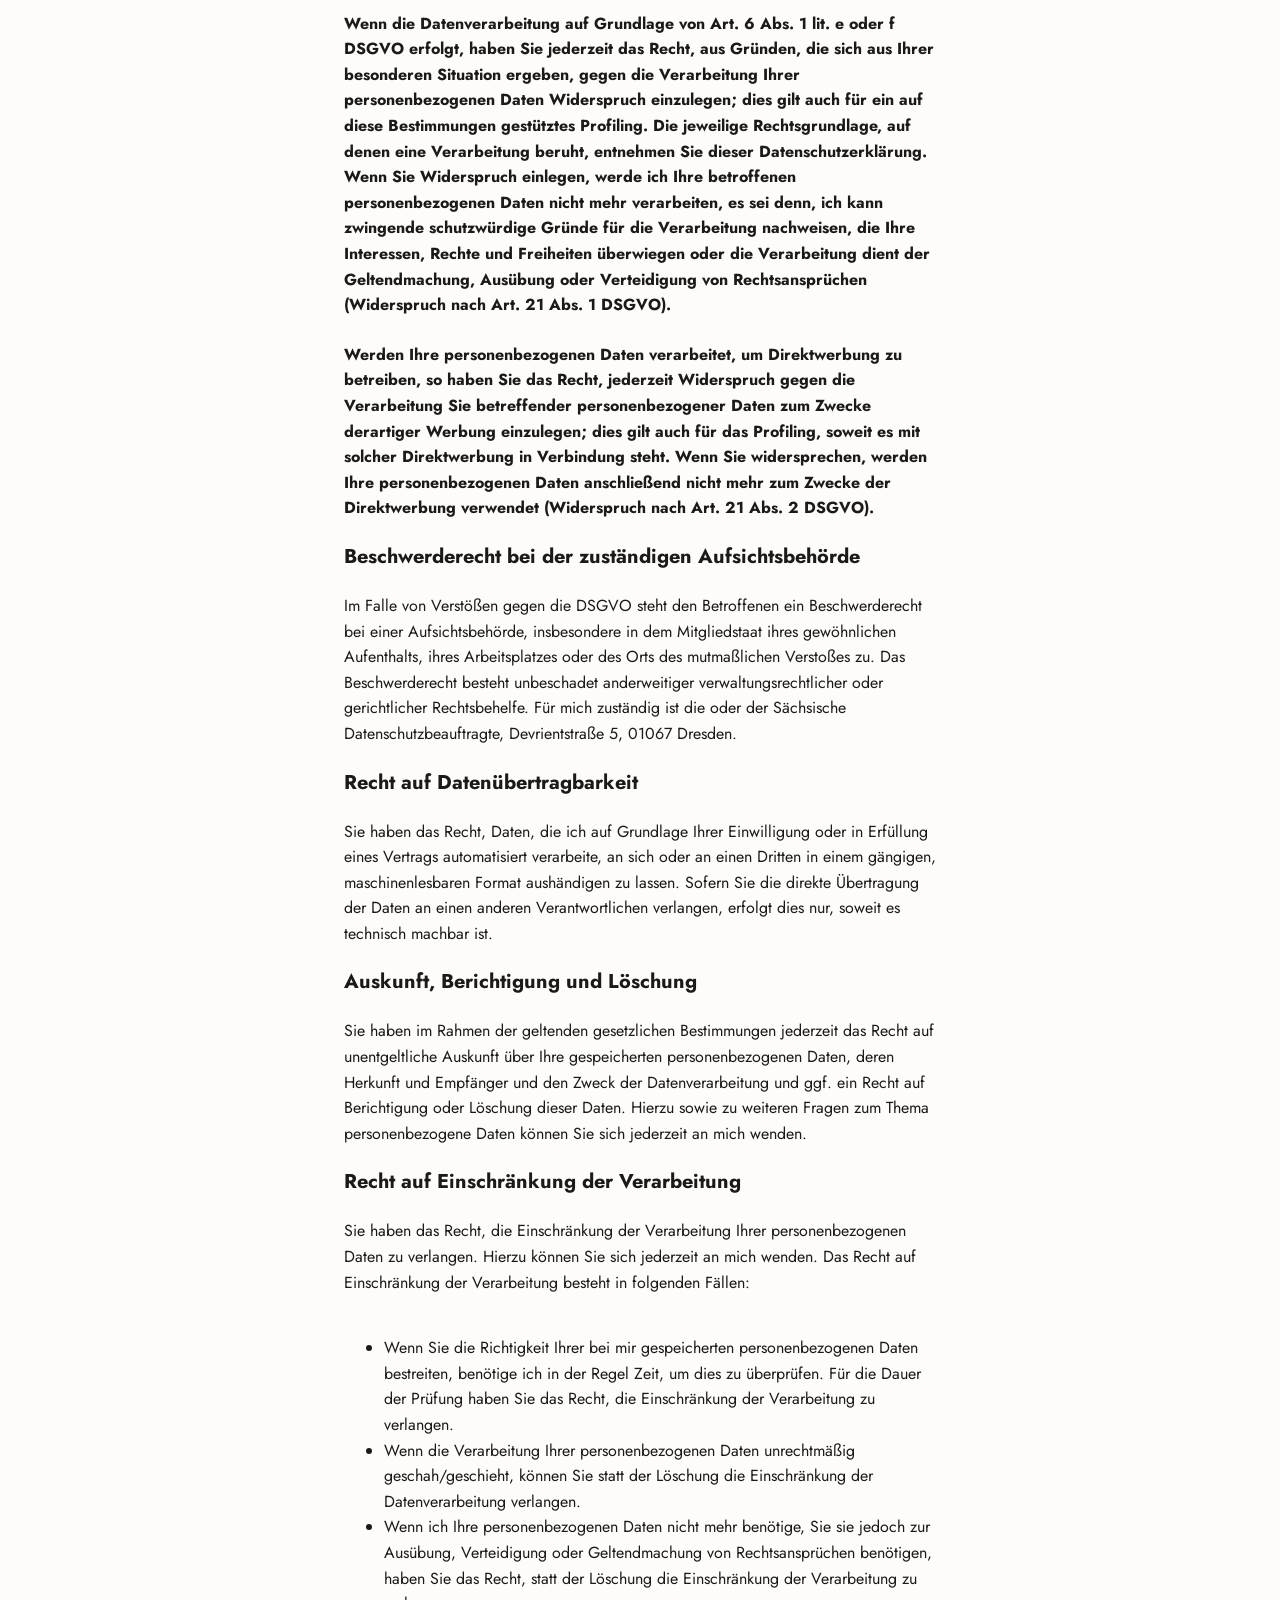
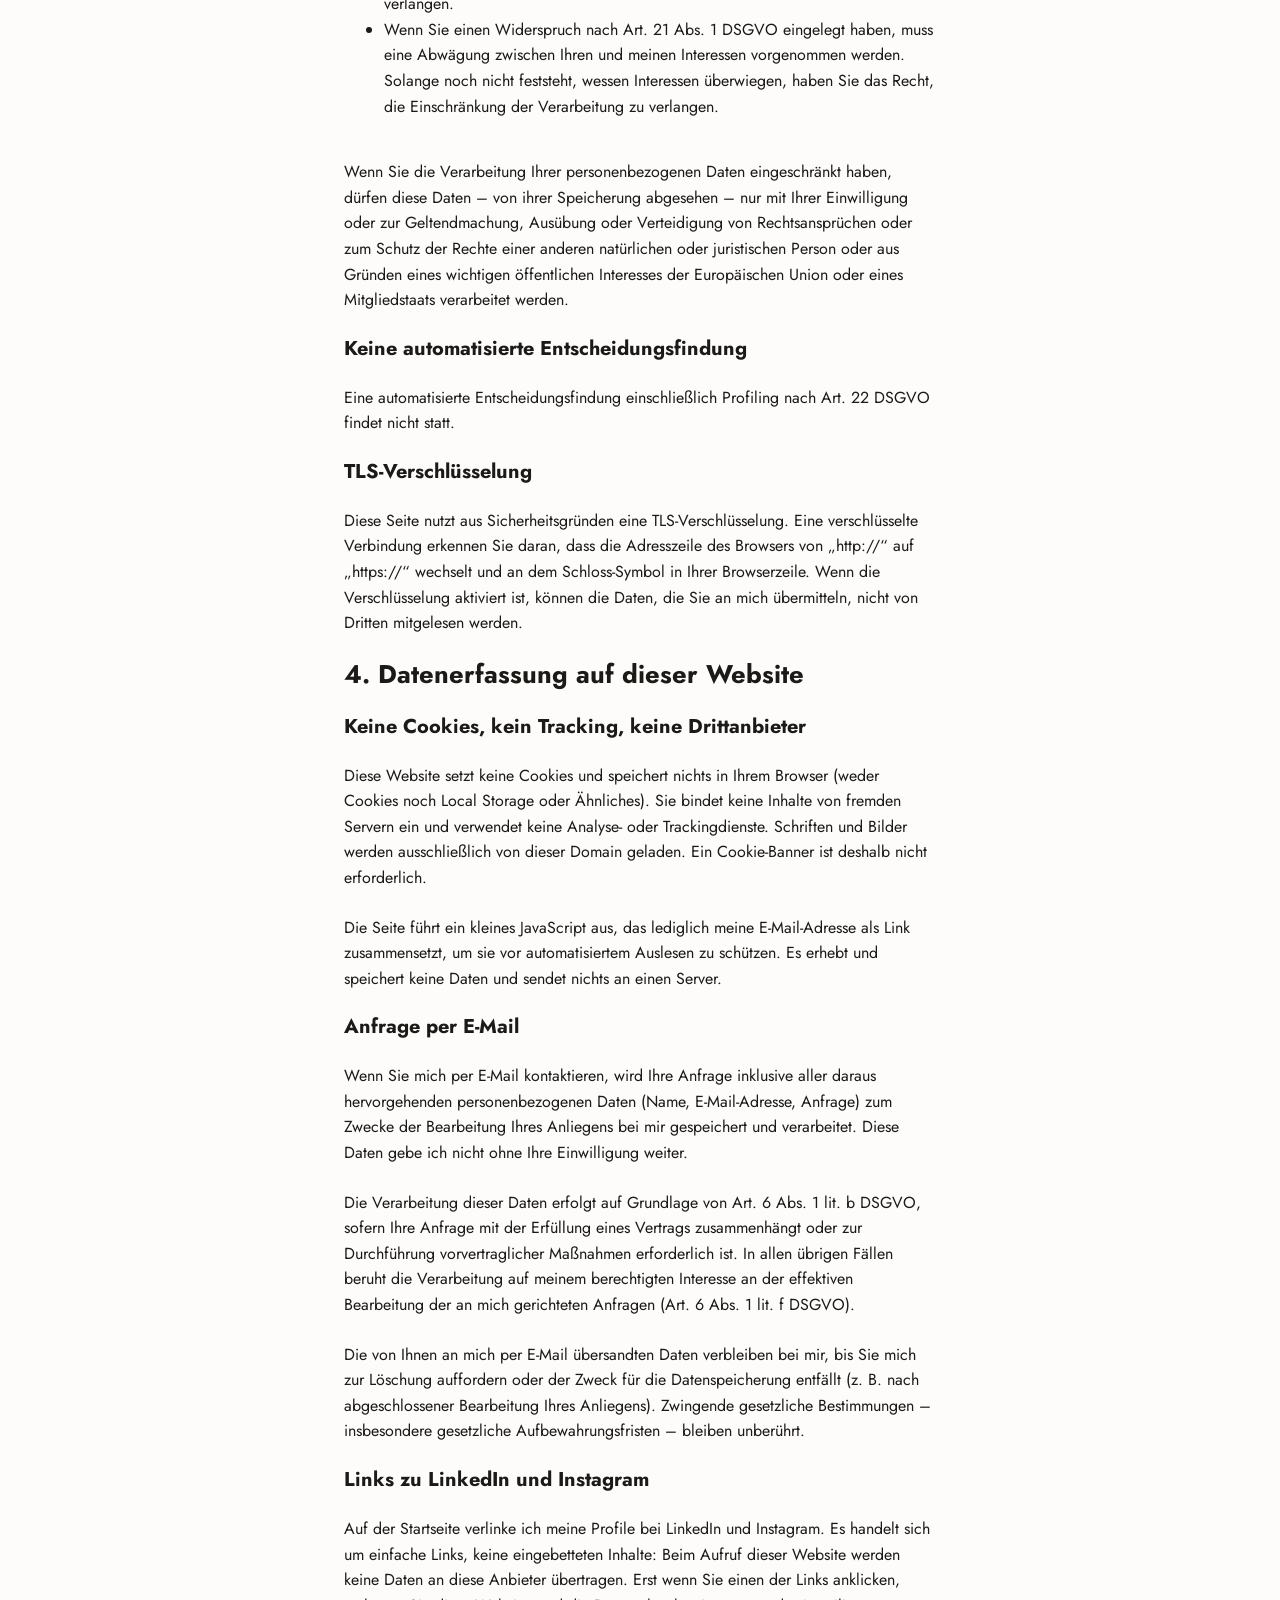
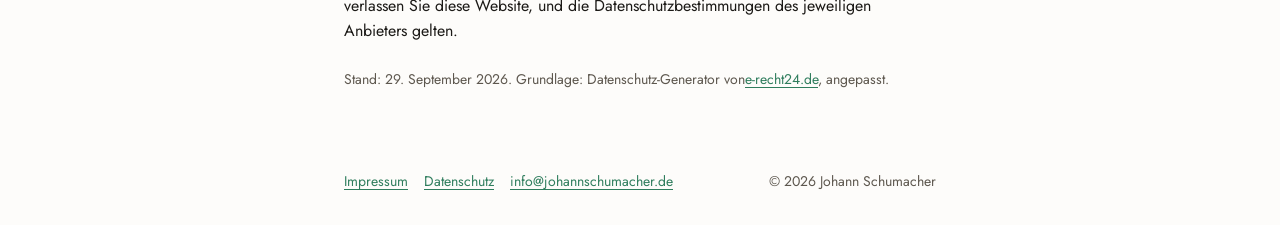
==== commit 9eeac901: "Publish build from 3ab735e5e8759c309341ec0c93087ab41e0c2031" ====
--- a/datenschutz/index.html
+++ b/datenschutz/index.html
@@ -1,2 +1,2 @@
-<!DOCTYPE html><html lang="de"><head><meta charset="utf-8"><meta name="viewport" content="width=device-width, initial-scale=1"><title>Datenschutzerklärung — Johann Schumacher</title><meta name="description" content="Informationen zur Verarbeitung personenbezogener Daten nach Art. 13 DSGVO."><meta name="robots" content="noindex, follow"><link rel="canonical" href="https://www.johannschumacher.de/datenschutz/"><link rel="alternate" hreflang="de" href="https://www.johannschumacher.de/datenschutz/"><link rel="alternate" hreflang="en" href="https://www.johannschumacher.de/en/privacy/"><link rel="alternate" hreflang="x-default" href="https://www.johannschumacher.de/datenschutz/"><meta property="og:type" content="website"><meta property="og:title" content="Datenschutzerklärung — Johann Schumacher"><meta property="og:description" content="Informationen zur Verarbeitung personenbezogener Daten nach Art. 13 DSGVO."><meta property="og:url" content="https://www.johannschumacher.de/datenschutz/"><meta property="og:locale" content="de_DE"><meta property="og:locale:alternate" content="en_GB"><meta property="og:site_name" content="Johann Schumacher"><meta name="theme-color" content="#fdfcfa"><meta http-equiv="Content-Security-Policy" content="default-src 'self'; script-src 'self'; style-src 'self' 'unsafe-inline'; img-src 'self' data:; object-src 'none'; base-uri 'self'; form-action 'none'"><link rel="icon" href="/favicon.ico" sizes="32x32"><link rel="icon" href="/img/icon.png" type="image/png"><link rel="sitemap" href="/sitemap-index.xml"><link rel="preload" href="/fonts/jost-latin-var.woff2" as="font" type="font/woff2" crossorigin><link rel="preload" href="/fonts/open-sans-condensed-500-js.woff2" as="font" type="font/woff2" crossorigin><style>@font-face{font-family:Jost;src:url(/fonts/jost-latin-var.woff2)format("woff2-variations");font-weight:100 900;font-style:normal;font-display:swap}@font-face{font-family:Open Sans Condensed;src:url(/fonts/open-sans-condensed-500-js.woff2)format("woff2");font-weight:500;font-style:normal;font-display:swap}:root{color-scheme:light;--bg:#fdfcfa;--bg-subtle:#f2efe9;--fg:#1c1a17;--fg-muted:#5d574e;--fg-quiet:#7a7368;--fg-subtle:#a59e93;--accent:#2f7d5d;--accent-contrast:#fff;--rule:#ddd7cc;--mark-bg:#fff2b8;--mark-fg:#33302a;--rsd:#a8261c;--rsd-subtle:#f7e6e3;--shadow:#1c1a1759;--device:#161513;--device-edge:#3d3a35;--logo-size:2rem;--font-logo:"Open Sans Condensed", "Arial Narrow", sans-serif;--font-sans:"Jost", var(--font-system);--font-system:system-ui, -apple-system, "Segoe UI", Roboto, "Helvetica Neue", Arial, sans-serif;--measure:62ch;--step--1:.875rem;--step-0:1rem;--step-1:1.25rem;--step-2:1.6rem;--step-3:2.2rem;--space:1.5rem;--page-max:40rem}*,:before,:after{box-sizing:border-box}body{background:var(--bg);color:var(--fg);font-family:var(--font-sans);font-size:var(--step-0);flex-direction:column;min-height:100dvh;margin:0;line-height:1.6;display:flex}h1,h2,h3{text-wrap:balance;margin:0;line-height:1.2}h1{font-size:var(--step-3)}h2{font-size:var(--step-2)}h3{font-size:var(--step-1)}p{margin:0}a{color:var(--accent);text-underline-offset:.2em}a:hover{text-decoration:none}a[data-email]:not([href]){color:inherit;text-decoration:none}a[data-email][data-nojs=hide]:not([href]),li:has(>a[data-email][data-nojs=hide]:not([href])){display:none}:focus-visible{outline:2px solid var(--accent);outline-offset:3px}mark{background:var(--mark-bg);color:var(--mark-fg);padding:.1em .3em}.prose{max-width:var(--measure)}.wrap{width:100%;max-width:var(--page-max);padding-inline:var(--space);margin-inline:auto}.skip-link{inset-inline-start:-100vw;z-index:10;background:var(--accent);color:var(--accent-contrast);padding:.6rem 1rem;text-decoration:none;position:absolute;top:0}.skip-link:focus{inset-inline-start:0}.site-header{top:0;padding:var(--space);font-size:var(--step--1);grid-template-columns:1fr auto 1fr;align-items:center;display:grid;position:absolute;inset-inline:0}.site-header .logo{grid-column:2}.site-header .lang-switcher{grid-column:3;justify-self:end}nav ul{flex-wrap:wrap;gap:1rem;margin:0;padding:0;list-style:none;display:flex}main{padding-block:calc(var(--space) * 4) calc(var(--space) * 2);gap:calc(var(--space) * 2);flex-direction:column;flex:1;display:flex}main>*{width:100%}.stack{gap:var(--space);flex-direction:column;display:flex}.lead{font-size:var(--step-1)}.pronunciation{color:var(--fg-quiet);letter-spacing:.02em;margin-inline-start:.2em;font-size:.5em;font-weight:400}.aside{color:var(--fg-quiet);margin-block-start:calc(var(--space) * -.25);font-size:1.0625rem}.main--centered{justify-content:center}.logo{font-family:var(--font-logo);font-weight:500;font-size:var(--logo-size);letter-spacing:.02em;color:var(--accent);line-height:1;text-decoration:none}.detail-list{gap:.35rem var(--space);margin:0;display:grid}.detail-list dt{margin-top:.75rem;font-weight:600}.detail-list dt:first-child{margin-top:0}.detail-list dd{margin:0}@media (width>=40rem){.detail-list{grid-template-columns:minmax(12rem,auto) 1fr}.detail-list dt{margin-top:0}}.site-footer{padding-block:var(--space);color:var(--fg-muted);font-size:var(--step--1)}.site-footer a{padding-block:.5rem;display:inline-block}.site-footer .wrap{gap:.75rem var(--space);flex-wrap:wrap;justify-content:space-between;align-items:center;display:flex}.social-links{margin:0;gap:0;margin-block-start:calc(var(--space) * -.5 - .625rem);margin-inline-start:-.75rem;padding:0;list-style:none;display:flex}.social-links a{color:var(--fg-muted);padding:.625rem;transition:color .15s;display:block}.social-links a:hover{color:var(--fg)}.social-links svg{width:1.5rem;height:1.5rem;display:block}.lang-switcher ul{gap:.75rem}.lang-switcher a{color:var(--fg-muted);text-decoration:none}.lang-switcher a:hover{color:var(--fg)}.lang-switcher [aria-current=true]{color:var(--fg);text-underline-offset:.2em;text-decoration:underline}@media (prefers-reduced-motion:reduce){*,:before,:after{transition-duration:.01ms!important;animation-duration:.01ms!important}}.source-note{color:var(--fg-muted);font-size:var(--step--1)}
+<!DOCTYPE html><html lang="de"><head><meta charset="utf-8"><meta name="viewport" content="width=device-width, initial-scale=1"><title>Datenschutzerklärung — Johann Schumacher</title><meta name="description" content="Informationen zur Verarbeitung personenbezogener Daten nach Art. 13 DSGVO."><meta name="robots" content="noindex, follow"><link rel="canonical" href="https://www.johannschumacher.de/datenschutz/"><link rel="alternate" hreflang="de" href="https://www.johannschumacher.de/datenschutz/"><link rel="alternate" hreflang="en" href="https://www.johannschumacher.de/en/privacy/"><link rel="alternate" hreflang="x-default" href="https://www.johannschumacher.de/datenschutz/"><meta property="og:type" content="website"><meta property="og:title" content="Datenschutzerklärung — Johann Schumacher"><meta property="og:description" content="Informationen zur Verarbeitung personenbezogener Daten nach Art. 13 DSGVO."><meta property="og:url" content="https://www.johannschumacher.de/datenschutz/"><meta property="og:locale" content="de_DE"><meta property="og:locale:alternate" content="en_GB"><meta property="og:site_name" content="Johann Schumacher"><meta name="theme-color" content="#fdfcfa"><meta http-equiv="Content-Security-Policy" content="default-src 'self'; script-src 'self'; style-src 'self' 'unsafe-inline'; img-src 'self' data:; object-src 'none'; base-uri 'self'; form-action 'none'"><link rel="icon" href="/favicon.ico" sizes="32x32"><link rel="icon" href="/img/icon.png" type="image/png"><link rel="sitemap" href="/sitemap-index.xml"><link rel="preload" href="/fonts/jost-latin-var.woff2" as="font" type="font/woff2" crossorigin><link rel="preload" href="/fonts/open-sans-condensed-400-js.woff2" as="font" type="font/woff2" crossorigin><style>@font-face{font-family:Jost;src:url(/fonts/jost-latin-var.woff2)format("woff2-variations");font-weight:100 900;font-style:normal;font-display:swap}@font-face{font-family:Open Sans Condensed;src:url(/fonts/open-sans-condensed-400-js.woff2)format("woff2");font-weight:400;font-style:normal;font-display:swap}:root{color-scheme:light;--bg:#fdfcfa;--bg-subtle:#f2efe9;--fg:#1c1a17;--fg-muted:#5d574e;--fg-quiet:#7a7368;--fg-subtle:#a59e93;--accent:#2f7d5d;--accent-contrast:#fff;--rule:#ddd7cc;--mark-bg:#fff2b8;--mark-fg:#33302a;--rsd:#a8261c;--rsd-subtle:#f7e6e3;--shadow:#1c1a1759;--device:#161513;--device-edge:#3d3a35;--logo-size:2rem;--font-logo:"Open Sans Condensed", "Arial Narrow", sans-serif;--font-sans:"Jost", var(--font-system);--font-system:system-ui, -apple-system, "Segoe UI", Roboto, "Helvetica Neue", Arial, sans-serif;--measure:62ch;--step--1:.875rem;--step-0:1rem;--step-1:1.25rem;--step-2:1.6rem;--step-3:2.2rem;--space:1.5rem;--page-max:40rem}*,:before,:after{box-sizing:border-box}body{background:var(--bg);color:var(--fg);font-family:var(--font-sans);font-size:var(--step-0);flex-direction:column;min-height:100dvh;margin:0;line-height:1.6;display:flex}h1,h2,h3{text-wrap:balance;margin:0;line-height:1.2}h1{font-size:var(--step-3)}h2{font-size:var(--step-2)}h3{font-size:var(--step-1)}p{margin:0}a{color:var(--accent);text-underline-offset:.2em}a:hover{text-decoration:none}a[data-email]:not([href]){color:inherit;text-decoration:none}a[data-email][data-nojs=hide]:not([href]),li:has(>a[data-email][data-nojs=hide]:not([href])){display:none}:focus-visible{outline:2px solid var(--accent);outline-offset:3px}mark{background:var(--mark-bg);color:var(--mark-fg);padding:.1em .3em}.prose{max-width:var(--measure)}.wrap{width:100%;max-width:var(--page-max);padding-inline:var(--space);margin-inline:auto}.skip-link{inset-inline-start:-100vw;z-index:10;background:var(--accent);color:var(--accent-contrast);padding:.6rem 1rem;text-decoration:none;position:absolute;top:0}.skip-link:focus{inset-inline-start:0}.site-header{top:0;padding:var(--space);font-size:var(--step--1);grid-template-columns:1fr auto 1fr;align-items:center;display:grid;position:absolute;inset-inline:0}.site-header .logo{grid-column:2}.site-header .lang-switcher{grid-column:3;justify-self:end}nav ul{flex-wrap:wrap;gap:1rem;margin:0;padding:0;list-style:none;display:flex}main{padding-block:calc(var(--space) * 4) calc(var(--space) * 2);gap:calc(var(--space) * 2);flex-direction:column;flex:1;display:flex}main>*{width:100%}.stack{gap:var(--space);flex-direction:column;display:flex}.lead{font-size:var(--step-1)}.pronunciation{color:var(--fg-quiet);letter-spacing:.02em;margin-inline-start:.2em;font-size:.5em;font-weight:400}.aside{color:var(--fg-quiet);margin-block-start:calc(var(--space) * -.25);font-size:1.0625rem}.main--centered{justify-content:center}.logo{font-family:var(--font-logo);font-weight:400;font-size:var(--logo-size);letter-spacing:.02em;color:var(--accent);line-height:1;text-decoration:none}.detail-list{gap:.35rem var(--space);margin:0;display:grid}.detail-list dt{margin-top:.75rem;font-weight:600}.detail-list dt:first-child{margin-top:0}.detail-list dd{margin:0}@media (width>=40rem){.detail-list{grid-template-columns:minmax(12rem,auto) 1fr}.detail-list dt{margin-top:0}}.site-footer{padding-block:var(--space);color:var(--fg-muted);font-size:var(--step--1)}.site-footer a{padding-block:.5rem;display:inline-block}.site-footer .wrap{gap:.75rem var(--space);flex-wrap:wrap;justify-content:space-between;align-items:center;display:flex}.social-links{margin:0;gap:0;margin-block-start:calc(var(--space) * -.5 - .625rem);margin-inline-start:-.75rem;padding:0;list-style:none;display:flex}.social-links a{color:var(--fg-muted);padding:.625rem;transition:color .15s;display:block}.social-links a:hover{color:var(--fg)}.social-links svg{width:1.5rem;height:1.5rem;display:block}.lang-switcher ul{gap:.75rem}.lang-switcher a{color:var(--fg-muted);text-decoration:none}.lang-switcher a:hover{color:var(--fg)}.lang-switcher [aria-current=true]{color:var(--fg);text-underline-offset:.2em;text-decoration:underline}@media (prefers-reduced-motion:reduce){*,:before,:after{transition-duration:.01ms!important;animation-duration:.01ms!important}}.source-note{color:var(--fg-muted);font-size:var(--step--1)}
 </style></head><body><a class="skip-link" href="#main">Zum Inhalt springen</a><header class="site-header"><a class="logo" href="/" aria-label="Start">JS</a><nav class="lang-switcher" aria-label="Sprache"><ul><li><span aria-current="true" lang="de" title="Deutsch">DE</span></li><li><a href="/en/privacy/" lang="en" hreflang="en" title="English">EN</a></li></ul></nav></header><main id="main"><div class="wrap stack"><h1>Datenschutzerklärung</h1><section class="prose stack"><h2>1. Datenschutz auf einen Blick</h2><h3>Allgemeine Hinweise</h3><p>Die folgenden Hinweise geben einen einfachen Überblick darüber, was mit Ihren personenbezogenen Daten passiert, wenn Sie diese Website besuchen. Personenbezogene Daten sind alle Daten, mit denen Sie persönlich identifiziert werden können. Ausführliche Informationen zum Thema Datenschutz entnehmen Sie dieser Datenschutzerklärung.</p><h3>Datenerfassung auf dieser Website</h3><p><strong>Wer ist verantwortlich für die Datenerfassung auf dieser Website?</strong><br>Die Datenverarbeitung auf dieser Website erfolgt durch den Websitebetreiber. Dessen Kontaktdaten können Sie dem Abschnitt „Hinweis zur verantwortlichen Stelle“ in dieser Datenschutzerklärung entnehmen.</p><p><strong>Wie erfasse ich Ihre Daten?</strong><br>Ihre Daten werden zum einen dadurch erhoben, dass Sie sie mir mitteilen, etwa in einer E-Mail. Zum anderen fallen beim Aufruf der Website technische Verbindungsdaten an (z. B. IP-Adresse, Browser, Uhrzeit des Seitenaufrufs). Diese werden vom Hoster erfasst, siehe Abschnitt „Hosting“. Ich selbst erfasse keine Daten über Ihren Besuch.</p><p><strong>Wofür nutze ich Ihre Daten?</strong><br>Daten aus einer E-Mail nutze ich, um Ihre Anfrage zu beantworten. Diese Website verwendet keine Analyse- oder Trackingwerkzeuge und analysiert Ihr Nutzerverhalten nicht.</p><p><strong>Welche Rechte haben Sie bezüglich Ihrer Daten?</strong><br>Sie haben jederzeit das Recht, unentgeltlich Auskunft über Herkunft, Empfänger und Zweck Ihrer gespeicherten personenbezogenen Daten zu erhalten. Sie haben außerdem ein Recht, die Berichtigung oder Löschung dieser Daten zu verlangen. Außerdem haben Sie das Recht, unter bestimmten Umständen die Einschränkung der Verarbeitung Ihrer personenbezogenen Daten zu verlangen. Des Weiteren steht Ihnen ein Beschwerderecht bei der zuständigen Aufsichtsbehörde zu. Hierzu sowie zu weiteren Fragen zum Thema Datenschutz können Sie sich jederzeit an mich wenden.</p><h2>2. Hosting</h2><h3>GitHub Pages</h3><p>Diese Website wird bei GitHub Pages gehostet. Anbieter ist die GitHub Inc., 88 Colin P. Kelly Jr. Street, San Francisco, CA 94107, USA (ein Unternehmen der Microsoft Corporation), im Folgenden „GitHub“.</p><p>Beim Aufruf dieser Website erfasst GitHub Ihre IP-Adresse und speichert sie zu Sicherheitszwecken, unabhängig davon, ob Sie bei GitHub angemeldet sind. Darüber hinaus können technisch notwendige Verbindungsdaten wie der Zeitpunkt der Anfrage, die angeforderte Datei, der Referrer sowie Browser- und Betriebssysteminformationen (User-Agent) anfallen. Wie lange GitHub diese Daten speichert, legt GitHub fest; darauf habe ich keinen Einfluss. Ich erhalte die Zugriffsdaten nicht und führe sie nicht mit anderen Daten zusammen.</p><p>Die Verarbeitung erfolgt auf Grundlage von Art. 6 Abs. 1 lit. f DSGVO. Mein berechtigtes Interesse liegt in einer sicheren, schnellen und effizienten Bereitstellung dieses Online-Angebots durch einen professionellen Anbieter.</p><p>Dabei kann Ihre IP-Adresse in die USA übermittelt werden. GitHub ist nach eigenen Angaben unter dem EU-U.S. Data Privacy Framework zertifiziert, das für zertifizierte Unternehmen ein angemessenes Datenschutzniveau sicherstellt. Einzelheiten zur Datenverarbeitung durch GitHub finden Sie in der<a href="https://docs.github.com/de/site-policy/privacy-policies/github-general-privacy-statement">Datenschutzerklärung von GitHub</a>.</p><h2>3. Allgemeine Hinweise und Pflichtinformationen</h2><h3>Datenschutz</h3><p>Ich nehme den Schutz Ihrer persönlichen Daten sehr ernst. Ich behandle Ihre personenbezogenen Daten vertraulich und entsprechend den gesetzlichen Datenschutzvorschriften sowie dieser Datenschutzerklärung.</p><p>Ich weise darauf hin, dass die Datenübertragung im Internet (z. B. bei der Kommunikation per E-Mail) Sicherheitslücken aufweisen kann. Ein lückenloser Schutz der Daten vor dem Zugriff durch Dritte ist nicht möglich.</p><h3>Hinweis zur verantwortlichen Stelle</h3><p>Die verantwortliche Stelle für die Datenverarbeitung auf dieser Website ist:</p><p>Johann Schumacher<br>Sidonienstr. 4<br>01445 Radebeul<br>E-Mail: <a href="&#109;&#97;&#105;&#108;&#116;&#111;&#58;&#105;&#110;&#102;&#111;&#64;&#106;&#111;&#104;&#97;&#110;&#110;&#115;&#99;&#104;&#117;&#109;&#97;&#99;&#104;&#101;&#114;&#46;&#100;&#101;">&#105;&#110;&#102;&#111;&#64;&#106;&#111;&#104;&#97;&#110;&#110;&#115;&#99;&#104;&#117;&#109;&#97;&#99;&#104;&#101;&#114;&#46;&#100;&#101;</a><script type="module" src="/_astro/Email.astro_astro_type_script_index_0_lang.C67YyaIF.js"></script></p><p>Verantwortliche Stelle ist die natürliche oder juristische Person, die allein oder gemeinsam mit anderen über die Zwecke und Mittel der Verarbeitung von personenbezogenen Daten (z. B. Namen, E-Mail-Adressen o. Ä.) entscheidet.</p><h3>Speicherdauer</h3><p>Soweit innerhalb dieser Datenschutzerklärung keine speziellere Speicherdauer genannt wurde, verbleiben Ihre personenbezogenen Daten bei mir, bis der Zweck für die Datenverarbeitung entfällt. Wenn Sie ein berechtigtes Löschersuchen geltend machen, werden Ihre Daten gelöscht, sofern ich keine anderen rechtlich zulässigen Gründe für die Speicherung habe (z. B. steuer- oder handelsrechtliche Aufbewahrungsfristen); im letztgenannten Fall erfolgt die Löschung nach Fortfall dieser Gründe.</p><h3>Allgemeine Hinweise zu den Rechtsgrundlagen der Datenverarbeitung</h3><p>Sind Ihre Daten zur Vertragserfüllung oder zur Durchführung vorvertraglicher Maßnahmen erforderlich, verarbeite ich sie auf Grundlage des Art. 6 Abs. 1 lit. b DSGVO. Des Weiteren verarbeite ich Ihre Daten, sofern diese zur Erfüllung einer rechtlichen Verpflichtung erforderlich sind, auf Grundlage von Art. 6 Abs. 1 lit. c DSGVO. Die Datenverarbeitung kann ferner auf Grundlage meines berechtigten Interesses nach Art. 6 Abs. 1 lit. f DSGVO erfolgen. Über die jeweils im Einzelfall einschlägigen Rechtsgrundlagen informiere ich in den folgenden Absätzen. Einwilligungen (Art. 6 Abs. 1 lit. a DSGVO) hole ich auf dieser Website nicht ein, weil keine einwilligungspflichtige Verarbeitung stattfindet.</p><h3>Empfänger von personenbezogenen Daten</h3><p>Ich gebe personenbezogene Daten nur dann an externe Stellen weiter, wenn dies im Rahmen einer Vertragserfüllung erforderlich ist, wenn ich gesetzlich hierzu verpflichtet bin (z. B. Weitergabe von Daten an Steuerbehörden), wenn ich ein berechtigtes Interesse nach Art. 6 Abs. 1 lit. f DSGVO an der Weitergabe habe oder wenn eine sonstige Rechtsgrundlage die Datenweitergabe erlaubt. Empfänger beim Aufruf dieser Website ist der Hoster GitHub (siehe Abschnitt „Hosting“).</p><h3>Widerspruchsrecht gegen die Datenerhebung in besonderen Fällen sowie gegen Direktwerbung (Art. 21 DSGVO)</h3><p><strong>Wenn die Datenverarbeitung auf Grundlage von Art. 6 Abs. 1 lit. e oder f DSGVO erfolgt, haben Sie jederzeit das Recht, aus Gründen, die sich aus Ihrer besonderen Situation ergeben, gegen die Verarbeitung Ihrer personenbezogenen Daten Widerspruch einzulegen; dies gilt auch für ein auf diese Bestimmungen gestütztes Profiling. Die jeweilige Rechtsgrundlage, auf denen eine Verarbeitung beruht, entnehmen Sie dieser Datenschutzerklärung. Wenn Sie Widerspruch einlegen, werde ich Ihre betroffenen personenbezogenen Daten nicht mehr verarbeiten, es sei denn, ich kann zwingende schutzwürdige Gründe für die Verarbeitung nachweisen, die Ihre Interessen, Rechte und Freiheiten überwiegen oder die Verarbeitung dient der Geltendmachung, Ausübung oder Verteidigung von Rechtsansprüchen (Widerspruch nach Art. 21 Abs. 1 DSGVO).</strong></p><p><strong>Werden Ihre personenbezogenen Daten verarbeitet, um Direktwerbung zu betreiben, so haben Sie das Recht, jederzeit Widerspruch gegen die Verarbeitung Sie betreffender personenbezogener Daten zum Zwecke derartiger Werbung einzulegen; dies gilt auch für das Profiling, soweit es mit solcher Direktwerbung in Verbindung steht. Wenn Sie widersprechen, werden Ihre personenbezogenen Daten anschließend nicht mehr zum Zwecke der Direktwerbung verwendet (Widerspruch nach Art. 21 Abs. 2 DSGVO).</strong></p><h3>Beschwerderecht bei der zuständigen Aufsichtsbehörde</h3><p>Im Falle von Verstößen gegen die DSGVO steht den Betroffenen ein Beschwerderecht bei einer Aufsichtsbehörde, insbesondere in dem Mitgliedstaat ihres gewöhnlichen Aufenthalts, ihres Arbeitsplatzes oder des Orts des mutmaßlichen Verstoßes zu. Das Beschwerderecht besteht unbeschadet anderweitiger verwaltungsrechtlicher oder gerichtlicher Rechtsbehelfe. Für mich zuständig ist die oder der Sächsische Datenschutzbeauftragte, Devrientstraße 5, 01067 Dresden.</p><h3>Recht auf Datenübertragbarkeit</h3><p>Sie haben das Recht, Daten, die ich auf Grundlage Ihrer Einwilligung oder in Erfüllung eines Vertrags automatisiert verarbeite, an sich oder an einen Dritten in einem gängigen, maschinenlesbaren Format aushändigen zu lassen. Sofern Sie die direkte Übertragung der Daten an einen anderen Verantwortlichen verlangen, erfolgt dies nur, soweit es technisch machbar ist.</p><h3>Auskunft, Berichtigung und Löschung</h3><p>Sie haben im Rahmen der geltenden gesetzlichen Bestimmungen jederzeit das Recht auf unentgeltliche Auskunft über Ihre gespeicherten personenbezogenen Daten, deren Herkunft und Empfänger und den Zweck der Datenverarbeitung und ggf. ein Recht auf Berichtigung oder Löschung dieser Daten. Hierzu sowie zu weiteren Fragen zum Thema personenbezogene Daten können Sie sich jederzeit an mich wenden.</p><h3>Recht auf Einschränkung der Verarbeitung</h3><p>Sie haben das Recht, die Einschränkung der Verarbeitung Ihrer personenbezogenen Daten zu verlangen. Hierzu können Sie sich jederzeit an mich wenden. Das Recht auf Einschränkung der Verarbeitung besteht in folgenden Fällen:</p><ul><li>Wenn Sie die Richtigkeit Ihrer bei mir gespeicherten personenbezogenen Daten bestreiten, benötige ich in der Regel Zeit, um dies zu überprüfen. Für die Dauer der Prüfung haben Sie das Recht, die Einschränkung der Verarbeitung zu verlangen.</li><li>Wenn die Verarbeitung Ihrer personenbezogenen Daten unrechtmäßig geschah/geschieht, können Sie statt der Löschung die Einschränkung der Datenverarbeitung verlangen.</li><li>Wenn ich Ihre personenbezogenen Daten nicht mehr benötige, Sie sie jedoch zur Ausübung, Verteidigung oder Geltendmachung von Rechtsansprüchen benötigen, haben Sie das Recht, statt der Löschung die Einschränkung der Verarbeitung zu verlangen.</li><li>Wenn Sie einen Widerspruch nach Art. 21 Abs. 1 DSGVO eingelegt haben, muss eine Abwägung zwischen Ihren und meinen Interessen vorgenommen werden. Solange noch nicht feststeht, wessen Interessen überwiegen, haben Sie das Recht, die Einschränkung der Verarbeitung zu verlangen.</li></ul><p>Wenn Sie die Verarbeitung Ihrer personenbezogenen Daten eingeschränkt haben, dürfen diese Daten – von ihrer Speicherung abgesehen – nur mit Ihrer Einwilligung oder zur Geltendmachung, Ausübung oder Verteidigung von Rechtsansprüchen oder zum Schutz der Rechte einer anderen natürlichen oder juristischen Person oder aus Gründen eines wichtigen öffentlichen Interesses der Europäischen Union oder eines Mitgliedstaats verarbeitet werden.</p><h3>Keine automatisierte Entscheidungsfindung</h3><p>Eine automatisierte Entscheidungsfindung einschließlich Profiling nach Art. 22 DSGVO findet nicht statt.</p><h3>TLS-Verschlüsselung</h3><p>Diese Seite nutzt aus Sicherheitsgründen eine TLS-Verschlüsselung. Eine verschlüsselte Verbindung erkennen Sie daran, dass die Adresszeile des Browsers von „http://“ auf „https://“ wechselt und an dem Schloss-Symbol in Ihrer Browserzeile. Wenn die Verschlüsselung aktiviert ist, können die Daten, die Sie an mich übermitteln, nicht von Dritten mitgelesen werden.</p><h2>4. Datenerfassung auf dieser Website</h2><h3>Keine Cookies, kein Tracking, keine Drittanbieter</h3><p>Diese Website setzt keine Cookies und speichert nichts in Ihrem Browser (weder Cookies noch Local Storage oder Ähnliches). Sie bindet keine Inhalte von fremden Servern ein und verwendet keine Analyse- oder Trackingdienste. Schriften und Bilder werden ausschließlich von dieser Domain geladen. Ein Cookie-Banner ist deshalb nicht erforderlich.</p><p>Die Seite führt ein kleines JavaScript aus, das lediglich meine E-Mail-Adresse als Link zusammensetzt, um sie vor automatisiertem Auslesen zu schützen. Es erhebt und speichert keine Daten und sendet nichts an einen Server.</p><h3>Anfrage per E-Mail</h3><p>Wenn Sie mich per E-Mail kontaktieren, wird Ihre Anfrage inklusive aller daraus hervorgehenden personenbezogenen Daten (Name, E-Mail-Adresse, Anfrage) zum Zwecke der Bearbeitung Ihres Anliegens bei mir gespeichert und verarbeitet. Diese Daten gebe ich nicht ohne Ihre Einwilligung weiter.</p><p>Die Verarbeitung dieser Daten erfolgt auf Grundlage von Art. 6 Abs. 1 lit. b DSGVO, sofern Ihre Anfrage mit der Erfüllung eines Vertrags zusammenhängt oder zur Durchführung vorvertraglicher Maßnahmen erforderlich ist. In allen übrigen Fällen beruht die Verarbeitung auf meinem berechtigten Interesse an der effektiven Bearbeitung der an mich gerichteten Anfragen (Art. 6 Abs. 1 lit. f DSGVO).</p><p>Die von Ihnen an mich per E-Mail übersandten Daten verbleiben bei mir, bis Sie mich zur Löschung auffordern oder der Zweck für die Datenspeicherung entfällt (z. B. nach abgeschlossener Bearbeitung Ihres Anliegens). Zwingende gesetzliche Bestimmungen – insbesondere gesetzliche Aufbewahrungsfristen – bleiben unberührt.</p><h3>Links zu LinkedIn und Instagram</h3><p>Auf der Startseite verlinke ich meine Profile bei LinkedIn und Instagram. Es handelt sich um einfache Links, keine eingebetteten Inhalte: Beim Aufruf dieser Website werden keine Daten an diese Anbieter übertragen. Erst wenn Sie einen der Links anklicken, verlassen Sie diese Website, und die Datenschutzbestimmungen des jeweiligen Anbieters gelten.</p><p class="source-note">Stand: 29. September 2026. Grundlage: Datenschutz-Generator von<a href="https://www.e-recht24.de">e-recht24.de</a>, angepasst.</p></section></div></main><footer class="site-footer"><div class="wrap"><nav aria-label="Fußzeile"><ul><li><a href="/impressum/">Impressum</a></li><li><a href="/datenschutz/">Datenschutz</a></li><li><a data-email data-u="ofni" data-d="ed.rehcamuhcsnnahoj" data-reveal>info [at] johannschumacher [dot] de</a></li></ul></nav><p>© 2026 Johann Schumacher</p></div></footer></body></html>
